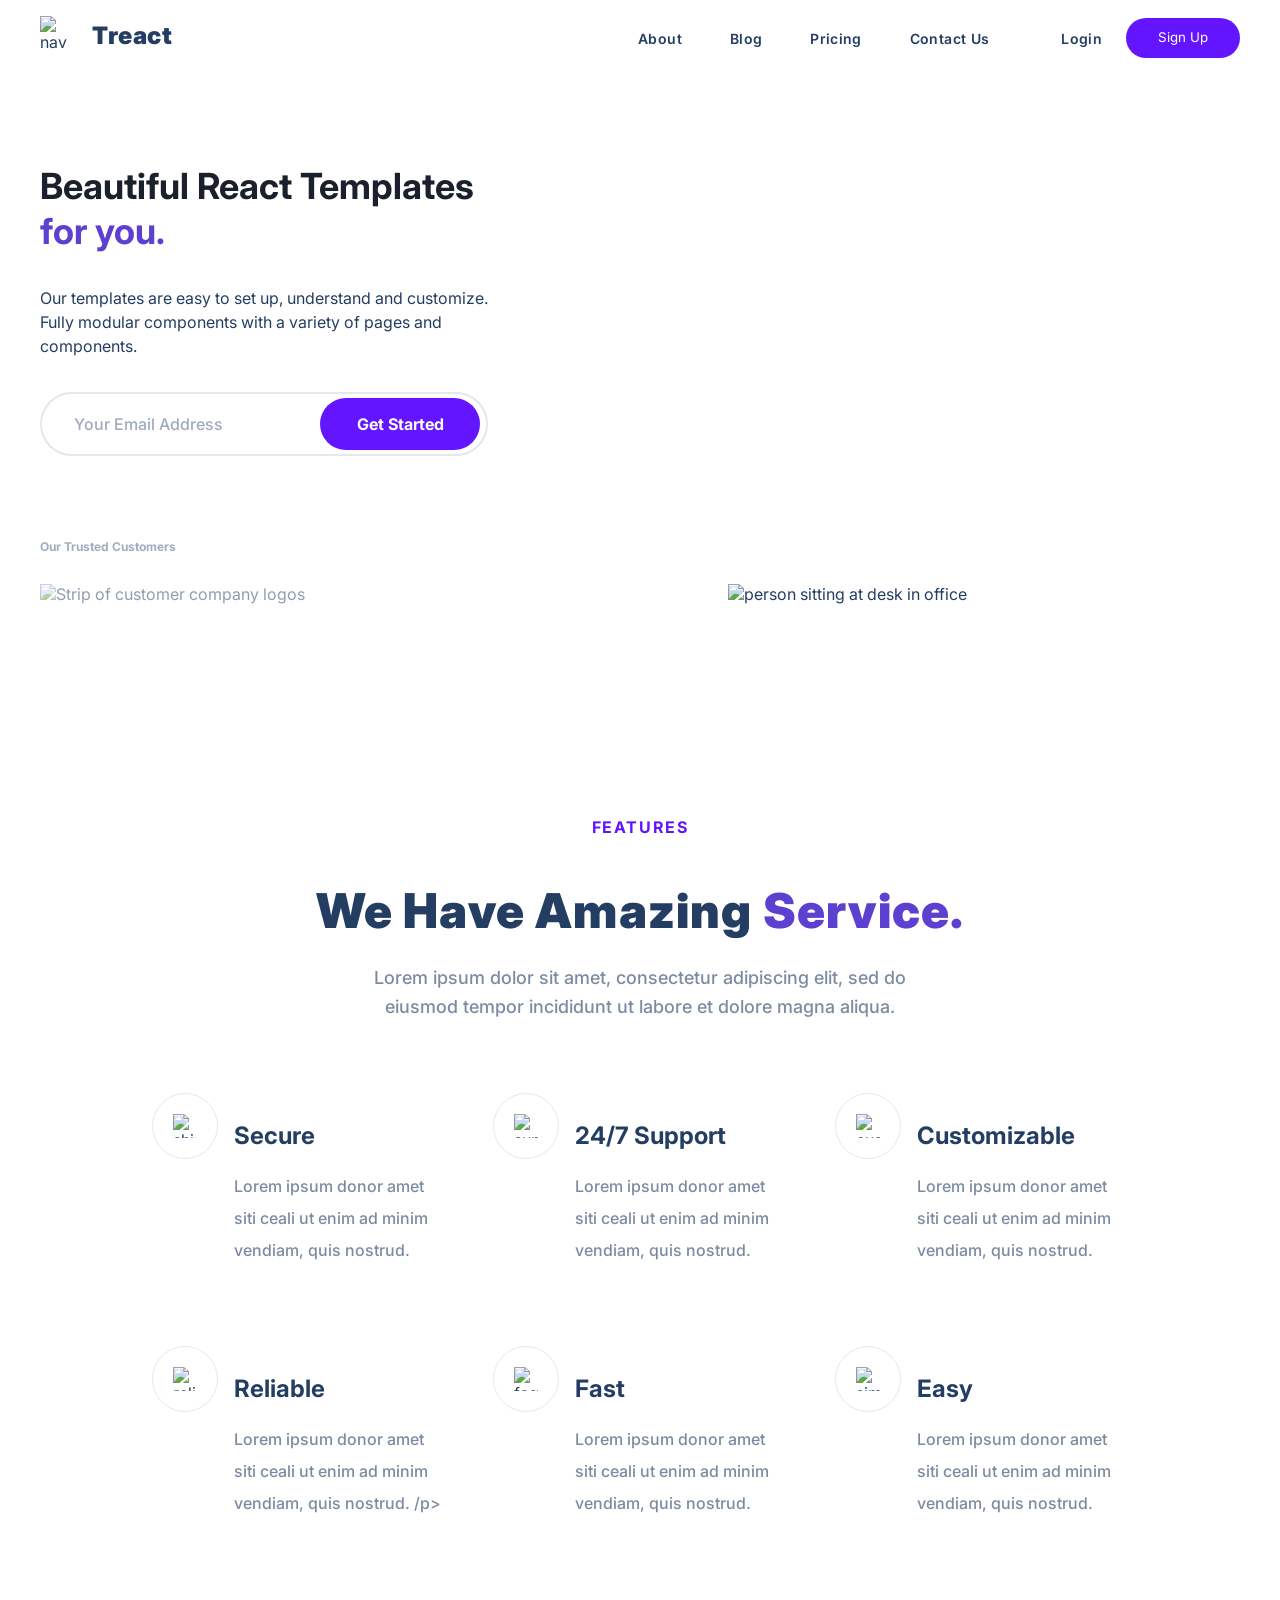
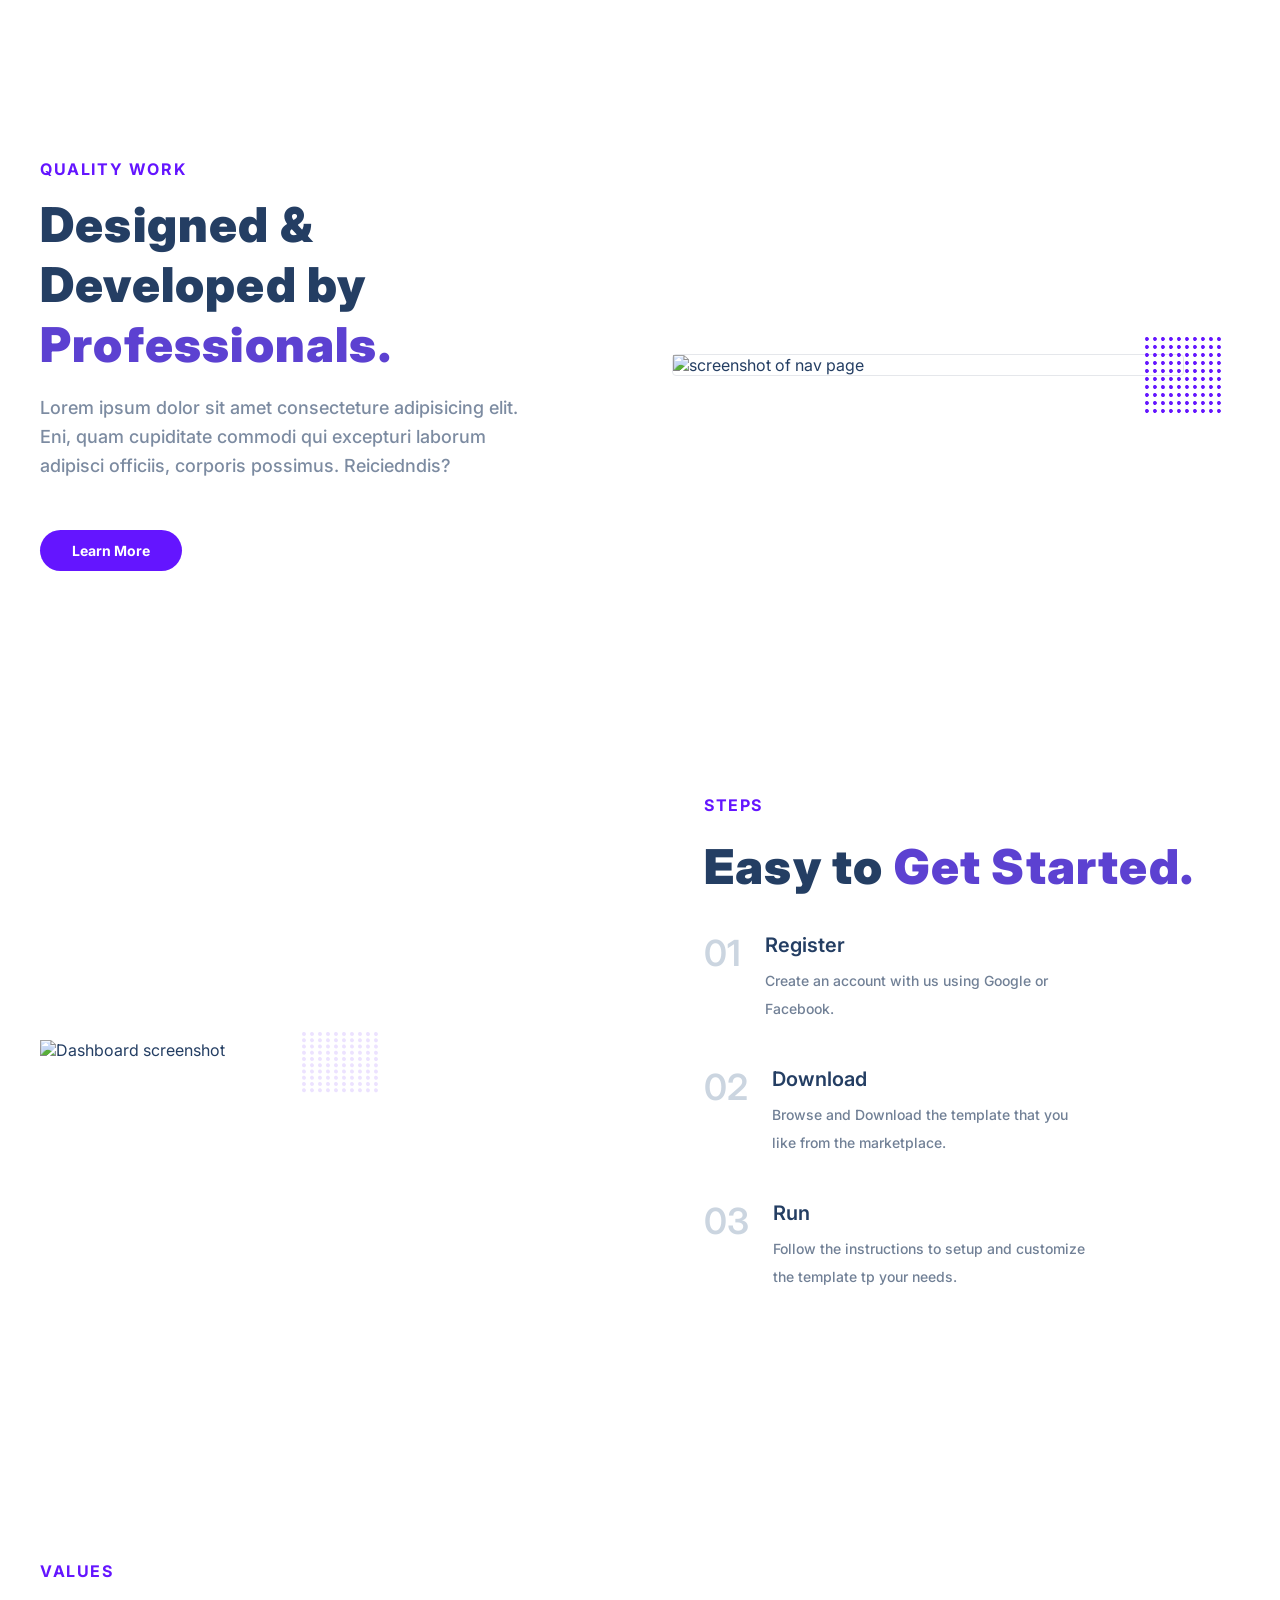
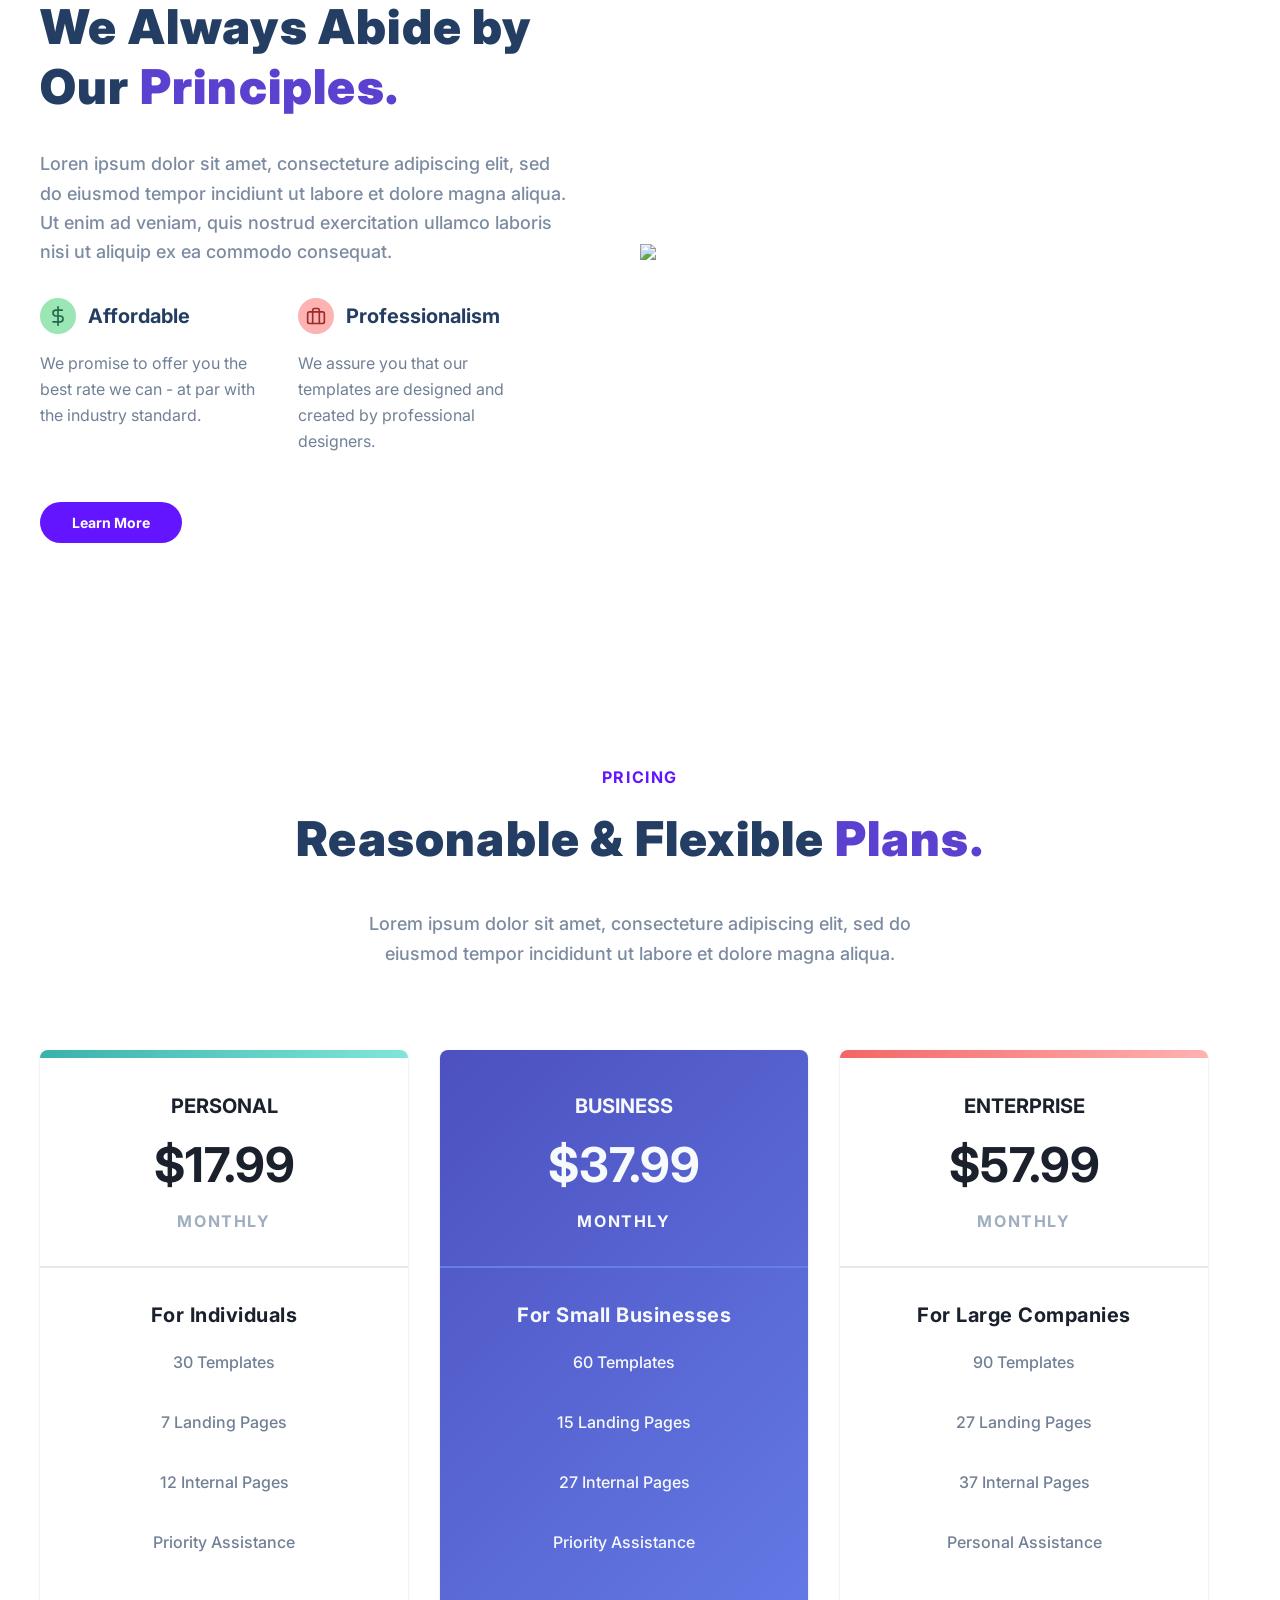
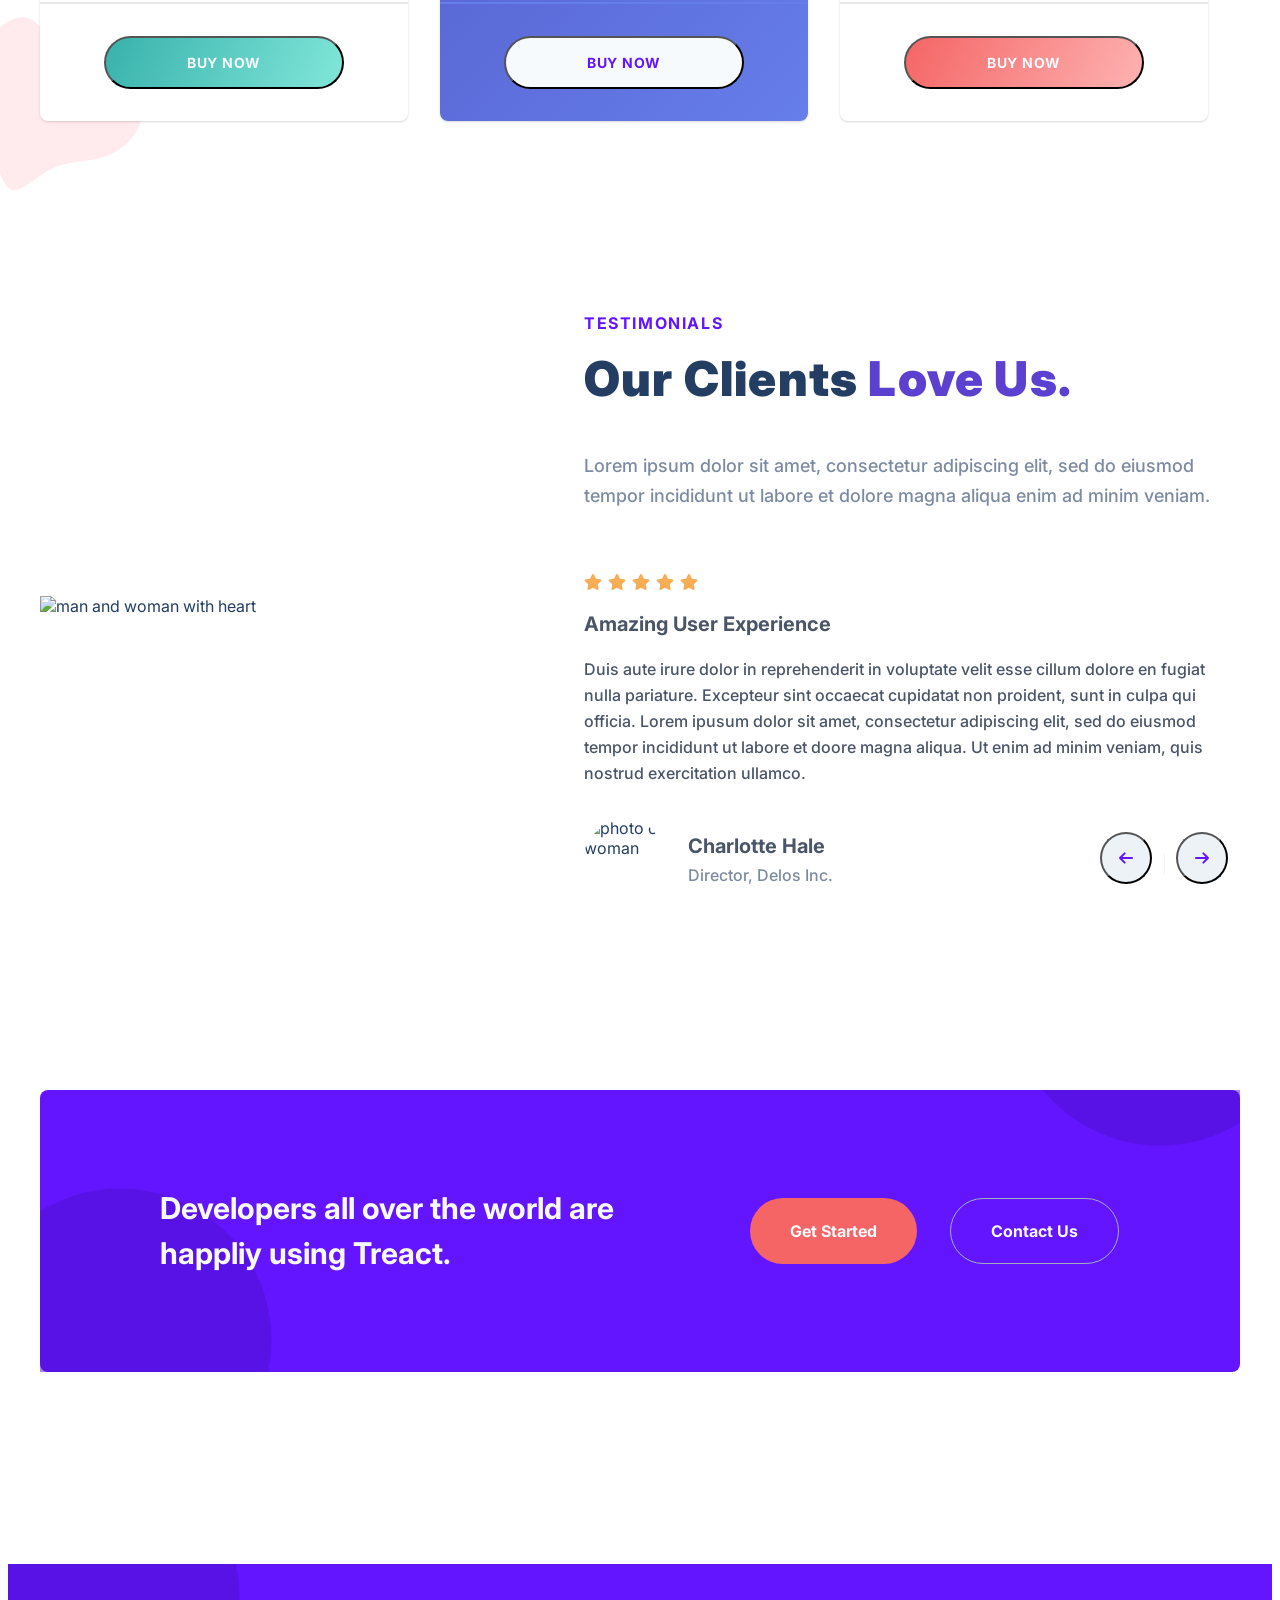
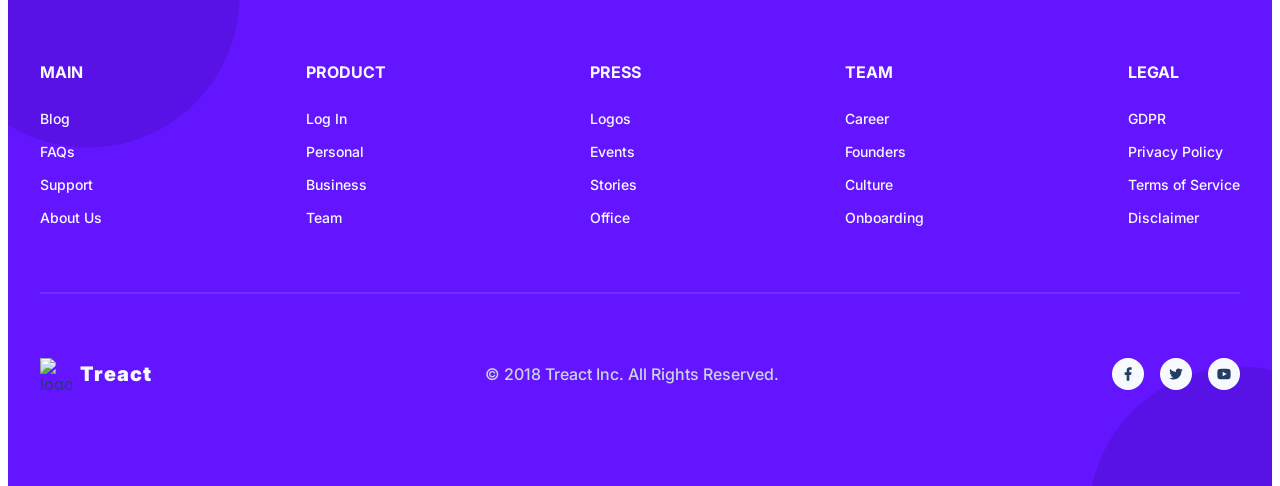
==== index.html @ f0fdc7b6 "Add files via upload" ====
<!DOCTYPE html>
<html lang="en">

    <head>
        <meta charset="UTF-8">
        <meta name="viewport" content="width=device-width, initial-scale=1.0">
        <title>FP_TReact_Rebuild</title>
        <link rel="stylesheet" href="style.css">
        <link rel="stylesheet" href="https://pro.fontawesome.com/releases/v5.10.0/css/all.css"
            integrity="sha384-AYmEC3Yw5cVb3ZcuHtOA93w35dYTsvhLPVnYs9eStHfGJvOvKxVfELGroGkvsg+p" crossorigin="anonymous" />
        <script src="script.js"></script>
    </head>

    <body>
        <section id="landing">
            <nav>
                <div class="row nav__row">
                    <div class="nav__logo">
                        <img class="nav__logo--img" src="https://module-2-fp-example-website.vercel.app/assets/logo.2c489fc453a1783cbadacf914efa3df6.svg" alt="nav logo">
                        <div class="nav__logo--title">Treact</div>
                    </div>
                    <div class="nav__links">
                        <a href="#About" class="nav__link">About</a>
                        <a href="#Blog" class="nav__link">Blog</a>
                        <a href="#Pricing" class="nav__link">Pricing</a>
                        <a href="#Contact Us" class="nav__link">Contact Us</a>
                        <a href="#Login" class="nav__link login">Login</a>
                        <button href="Signup" class="button nav__link--primary">Sign Up</button>
                    </div>
                </div>
            </nav>
            <div class="menu">
            </div>
            <header>
                <div class="container">
                    <div class="row">
                        <div class="header__description">
                            <h1>
                            Beautiful React Templates
                            <strong class="purple">for you.</strong>
                            </h1>
                            <p class="header__description--para"> 
                            Our templates are easy to set up, understand and 
                            customize. Fully modular components with a variety of 
                            pages and components.
                            </p>
                            <div class="header__email">
                                <input class="header__email--input" placeholder="Your Email Address">
                                <button class="header__email--btn">Get Started</button>
                            </div>
                            <p class="header__customers--title">
                                Our Trusted Customers
                            </p>  
                            <img src="./assets/customers-logo-strip.680ac7c2e8ae28161d2c (1).png" class="header__customers" alt="Strip of customer company logos">
                        </div>
                        <figure class="header__img--wrapper">
                            <img src="./assets/design-illustration-2.6da6a00b20c07c4a9b65d1870679e1b8.svg" alt="person sitting at desk in office" class="header__img">
                        </figure>
                    </div>
                </div>
            </header>
        </section>
        <main>
            <section id="features">
                <div class="container">
                    <div class="row__narrow">
                        <h4 class="section__tag">FEATURES</h4>
                        <h2 class="section__title">
                            We Have Amazing
                            <span class="purple">Service.</span> 
                        </h2>
                        <div class="section__para">
                            Lorem ipsum dolor sit amet, consectetur adipiscing
                            elit, sed do eiusmod tempor incididunt ut labore et
                            dolore magna aliqua.
                        </div>
                        <div class="features">
                            <div class="feature">
                                <div class="feature__row">
                                    <figure class="feature__img--wrapper">
                                        <img src="./assets/Shield-icon.png" alt="shield icon" class="feature__img"/>
                                    </figure>
                                    <div class="feature__text">
                                        <h2 class="feature__title">Secure</h2>
                                        <p class="feature__para">
                                            Lorem ipsum donor amet siti ceali ut enim ad minim
                                            vendiam, quis nostrud.   
                                        </p>
                                    </div>
                                </div>
                            </div>
                            <div class="feature">
                                <div class="feature__row">
                                    <figure class="feature__img--wrapper">
                                        <img src="./assets/Support-icon.png" alt="support icon" class="feature__img"/>
                                    </figure>
                                    <div class="feature__text">
                                        <h2 class="feature__title">24/7 Support</h2>
                                        <p class="feature__para">
                                            Lorem ipsum donor amet siti ceali ut enim ad minim
                                            vendiam, quis nostrud.   
                                        </p>
                                    </div>
                                </div>
                            </div>
                            <div class="feature">
                                <div class="feature__row">
                                    <figure class="feature__img--wrapper">
                                        <img src="./assets/Customize-icon.png" alt="customize icon" class="feature__img"/>
                                    </figure>
                                    <div class="feature__text">
                                        <h2 class="feature__title">Customizable</h2>
                                        <p class="feature__para">
                                            Lorem ipsum donor amet siti ceali ut enim ad minim
                                            vendiam, quis nostrud.   
                                        </p>
                                    </div>
                                </div>
                            </div>
                            <div class="feature">
                                <div class="feature__row">
                                    <figure class="feature__img--wrapper">
                                        <img src="./assets/reliable-icon.png" alt="reliable icon" class="feature__img"/>
                                    </figure>
                                    <div class="feature__text">
                                        <h2 class="feature__title">Reliable</h2>
                                        <p class="feature__para">
                                            Lorem ipsum donor amet siti ceali ut enim ad minim
                                            vendiam, quis nostrud.   
                                        /p>
                                    </div>
                                </div>
                            </div>
                            <div class="feature">
                                <div class="feature__row">
                                    <figure class="feature__img--wrapper">
                                        <img src="./assets/fast-icon.png" alt="fast icon" class="feature__img"/>
                                    </figure>
                                    <div class="feature__text">
                                        <h2 class="feature__title">Fast</h2>
                                        <p class="feature__para">
                                            Lorem ipsum donor amet siti ceali ut enim ad minim
                                            vendiam, quis nostrud.   
                                        </p>
                                    </div>
                                </div>
                            </div>
                            <div class="feature">
                                <div class="feature__row">
                                    <figure class="feature__img--wrapper">
                                        <img src="./assets/easy-icon.png" alt="simple icon" class="feature__img"/>
                                    </figure>
                                    <div class="feature__text">
                                        <h2 class="feature__title">Easy</h2>
                                        <p class="feature__para">
                                            Lorem ipsum donor amet siti ceali ut enim ad minim
                                            vendiam, quis nostrud.   
                                        </p>
                                    </div>
                                </div>
                            </div>
                        </div>
                    </div>
                </div>
            </section> 
            <section id="quality">
                <div class="container">
                    <div class="row">
                        <div class="quality__description">
                            <div class="section__tag">QUALITY WORK</div>
                            <h2 class="section__title">
                                Designed & Developed by
                                <span class="purple">Professionals.</span>
                            </h2>
                            <p class="section__para">
                                Lorem ipsum dolor sit amet consecteture adipisicing elit. Eni, quam
                                cupiditate commodi qui excepturi laborum adipisci officiis, corporis
                                possimus. Reiciedndis?
                            </p>
                            <button class="btn">Learn More</button>
                        </div>
                        <figure class="quality__img--wrapper">
                            <img src="./assets/Screenshot1.png" alt="screenshot of nav page" class="quality__img"/>
                            <svg viewBox="0 0 1280 1280" class="quality__grid">
                                <path d="M55 33.5C44.5 37 35 47.6 32.8 58.3c-4.3 20.6 16.3 41.2 36.9 36.9 15.5-3.2 27.5-19 
                            26-33.9-1.1-10.5-9-21.3-19-26.2-6.1-2.9-15.5-3.6-21.7-1.6zM183 33.5c-15.1 5-25.3 21.6-22.2 36.2 2.5 11.9 13.6 
                            23 25.4 25.5 19.4 4.1 39.5-14.2 37.5-33.9-1.1-10.5-9-21.3-19-26.2-6.1-2.9-15.5-3.6-21.7-1.6zM311 33.5c-10.5 
                            3.5-20 14.1-22.2 24.8-4.3 20.6 16.3 41.2 36.9 36.9 15.5-3.2 27.5-19 26-33.9-1.1-10.5-9-21.3-19-26.2-6.1-2.9-15.5-3.6-21.7-1.6zM439 
                            33.5c-10.5 3.5-20 14.1-22.2 24.8-4.3 20.6 16.3 41.2 36.9 36.9 15.5-3.2 27.5-19 26-33.9-1.1-10.5-9-21.3-19-26.2-6.1-2.9-15.5-3.6-21.7-1.6zM567 
                            33.5c-10.5 3.5-20 14.1-22.2 24.8-4.3 20.6 16.3 41.2 36.9 36.9 15.5-3.2 27.5-19 26-33.9-1.1-10.5-9-21.3-19-26.2-6.1-2.9-15.5-3.6-21.7-1.6zM695 
                            33.5c-10.5 3.5-20 14.1-22.2 24.8-4.3 20.6 16.3 41.2 36.9 36.9 15.5-3.2 27.5-19 26-33.9-1.1-10.5-9-21.3-19-26.2-6.1-2.9-15.5-3.6-21.7-1.6zM823 
                            33.5c-10.5 3.5-20 14.1-22.2 24.8-4.3 20.6 16.3 41.2 36.9 36.9 15.5-3.2 27.5-19 26-33.9-1.1-10.5-9-21.3-19-26.2-6.1-2.9-15.5-3.6-21.7-1.6zM951 
                            33.5c-10.5 3.5-20 14.1-22.2 24.8-4.3 20.6 16.3 41.2 36.9 36.9 15.5-3.2 27.5-19 26-33.9-1.1-10.5-9-21.3-19-26.2-6.1-2.9-15.5-3.6-21.7-1.6zM1079 
                            33.5c-10.5 3.5-20 14.1-22.2 24.8-2.5 11.7 3.2 24.4 14.2 31.9 10.7 7.4 22.9 7.5 33.7.3 17.7-11.8 20.1-33.8 5.3-48.5-8.5-8.6-20.7-11.9-31-8.5zM1207 
                            33.5c-10.5 3.5-20 14.1-22.2 24.8-2.5 11.7 3.2 24.4 14.2 31.9 10.7 7.4 22.9 7.5 33.7.3 17.7-11.8 20.1-33.8 5.3-48.5-8.5-8.6-20.7-11.9-31-8.5zM55 
                            161.5c-10.5 3.5-20 14.1-22.2 24.8-4.3 20.6 16.3 41.2 36.9 36.9 15.5-3.2 27.5-19 26-33.9-1.1-10.5-9-21.3-19-26.2-6.1-2.9-15.5-3.6-21.7-1.6zM183 
                            161.5c-15.1 5-25.3 21.6-22.2 36.2 2.5 11.9 13.6 23 25.4 25.5 19.4 4.1 39.5-14.2 37.5-33.9-1.1-10.5-9-21.3-19-26.2-6.1-2.9-15.5-3.6-21.7-1.6zM311 
                            161.5c-10.5 3.5-20 14.1-22.2 24.8-4.3 20.6 16.3 41.2 36.9 36.9 15.5-3.2 27.5-19 26-33.9-1.1-10.5-9-21.3-19-26.2-6.1-2.9-15.5-3.6-21.7-1.6zM439 
                            161.5c-10.5 3.5-20 14.1-22.2 24.8-4.3 20.6 16.3 41.2 36.9 36.9 15.5-3.2 27.5-19 26-33.9-1.1-10.5-9-21.3-19-26.2-6.1-2.9-15.5-3.6-21.7-1.6zM567 
                            161.5c-10.5 3.5-20 14.1-22.2 24.8-4.3 20.6 16.3 41.2 36.9 36.9 15.5-3.2 27.5-19 26-33.9-1.1-10.5-9-21.3-19-26.2-6.1-2.9-15.5-3.6-21.7-1.6zM695 
                            161.5c-10.5 3.5-20 14.1-22.2 24.8-4.3 20.6 16.3 41.2 36.9 36.9 15.5-3.2 27.5-19 26-33.9-1.1-10.5-9-21.3-19-26.2-6.1-2.9-15.5-3.6-21.7-1.6zM823 
                            161.5c-10.5 3.5-20 14.1-22.2 24.8-4.3 20.6 16.3 41.2 36.9 36.9 15.5-3.2 27.5-19 26-33.9-1.1-10.5-9-21.3-19-26.2-6.1-2.9-15.5-3.6-21.7-1.6zM951 
                            161.5c-10.5 3.5-20 14.1-22.2 24.8-4.3 20.6 16.3 41.2 36.9 36.9 15.5-3.2 27.5-19 26-33.9-1.1-10.5-9-21.3-19-26.2-6.1-2.9-15.5-3.6-21.7-1.6zM1079 
                            161.5c-10.5 3.5-20 14.1-22.2 24.8-2.5 11.7 3.2 24.4 14.2 31.9 10.7 7.4 22.9 7.5 33.7.3 17.7-11.8 20.1-33.8 5.3-48.5-8.5-8.6-20.7-11.9-31-8.5zM1207 
                            161.5c-10.5 3.5-20 14.1-22.2 24.8-2.5 11.7 3.2 24.4 14.2 31.9 10.7 7.4 22.9 7.5 33.7.3 17.7-11.8 20.1-33.8 5.3-48.5-8.5-8.6-20.7-11.9-31-8.5zM55 
                            289.5c-10.5 3.5-20 14.1-22.2 24.8-4.3 20.6 16.3 41.2 36.9 36.9 15.5-3.2 27.5-19 26-33.9-1.1-10.5-9-21.3-19-26.2-6.1-2.9-15.5-3.6-21.7-1.6zM183 
                            289.5c-10.5 3.5-20 14.1-22.2 24.8-4.3 20.6 16.3 41.2 36.9 36.9 15.5-3.2 27.5-19 26-33.9-1.1-10.5-9-21.3-19-26.2-6.1-2.9-15.5-3.6-21.7-1.6zM311 
                            289.5c-10.5 3.5-20 14.1-22.2 24.8-4.3 20.6 16.3 41.2 36.9 36.9 15.5-3.2 27.5-19 26-33.9-1.1-10.5-9-21.3-19-26.2-6.1-2.9-15.5-3.6-21.7-1.6zM439 
                            289.5c-10.5 3.5-20 14.1-22.2 24.8-4.3 20.6 16.3 41.2 36.9 36.9 15.5-3.2 27.5-19 26-33.9-1.1-10.5-9-21.3-19-26.2-6.1-2.9-15.5-3.6-21.7-1.6zM567 
                            289.5c-10.5 3.5-20 14.1-22.2 24.8-4.3 20.6 16.3 41.2 36.9 36.9 15.5-3.2 27.5-19 26-33.9-1.1-10.5-9-21.3-19-26.2-6.1-2.9-15.5-3.6-21.7-1.6zM695 
                            289.5c-10.5 3.5-20 14.1-22.2 24.8-4.3 20.6 16.3 41.2 36.9 36.9 15.5-3.2 27.5-19 26-33.9-1.1-10.5-9-21.3-19-26.2-6.1-2.9-15.5-3.6-21.7-1.6zM823 
                            289.5c-10.5 3.5-20 14.1-22.2 24.8-4.3 20.6 16.3 41.2 36.9 36.9 15.5-3.2 27.5-19 26-33.9-1.1-10.5-9-21.3-19-26.2-6.1-2.9-15.5-3.6-21.7-1.6zM951 
                            289.5c-10.5 3.5-20 14.1-22.2 24.8-4.3 20.6 16.3 41.2 36.9 36.9 15.5-3.2 27.5-19 26-33.9-1.1-10.5-9-21.3-19-26.2-6.1-2.9-15.5-3.6-21.7-1.6zM1079 
                            289.5c-10.5 3.5-20 14.1-22.2 24.8-4.3 20.6 16.3 41.2 36.9 36.9 15.5-3.2 27.5-19 26-33.9-1.1-10.5-9-21.3-19-26.2-6.1-2.9-15.5-3.6-21.7-1.6zM1207 
                            289.5c-10.5 3.5-20 14.1-22.2 24.8-4.3 20.6 16.3 41.2 36.9 36.9 15.5-3.2 27.5-19 26-33.9-1.1-10.5-9-21.3-19-26.2-6.1-2.9-15.5-3.6-21.7-1.6zM55 
                            417.5c-10.5 3.5-20 14.1-22.2 24.8-4.3 20.6 16.3 41.2 36.9 36.9 15.5-3.2 27.5-19 26-33.9-1.1-10.5-9-21.3-19-26.2-6.1-2.9-15.5-3.6-21.7-1.6zM183 
                            417.5c-10.5 3.5-20 14.1-22.2 24.8-4.3 20.6 16.3 41.2 36.9 36.9 15.5-3.2 27.5-19 26-33.9-1.1-10.5-9-21.3-19-26.2-6.1-2.9-15.5-3.6-21.7-1.6zM311 
                            417.5c-10.5 3.5-20 14.1-22.2 24.8-4.3 20.6 16.3 41.2 36.9 36.9 15.5-3.2 27.5-19 26-33.9-1.1-10.5-9-21.3-19-26.2-6.1-2.9-15.5-3.6-21.7-1.6zM439 
                            417.5c-10.5 3.5-20 14.1-22.2 24.8-4.3 20.6 16.3 41.2 36.9 36.9 15.5-3.2 27.5-19 26-33.9-1.1-10.5-9-21.3-19-26.2-6.1-2.9-15.5-3.6-21.7-1.6zM567 
                            417.5c-10.5 3.5-20 14.1-22.2 24.8-4.3 20.6 16.3 41.2 36.9 36.9 15.5-3.2 27.5-19 26-33.9-1.1-10.5-9-21.3-19-26.2-6.1-2.9-15.5-3.6-21.7-1.6zM695 
                            417.5c-10.5 3.5-20 14.1-22.2 24.8-4.3 20.6 16.3 41.2 36.9 36.9 15.5-3.2 27.5-19 26-33.9-1.1-10.5-9-21.3-19-26.2-6.1-2.9-15.5-3.6-21.7-1.6zM823 
                            417.5c-10.5 3.5-20 14.1-22.2 24.8-4.3 20.6 16.3 41.2 36.9 36.9 15.5-3.2 27.5-19 26-33.9-1.1-10.5-9-21.3-19-26.2-6.1-2.9-15.5-3.6-21.7-1.6zM951 
                            417.5c-10.5 3.5-20 14.1-22.2 24.8-4.3 20.6 16.3 41.2 36.9 36.9 15.5-3.2 27.5-19 26-33.9-1.1-10.5-9-21.3-19-26.2-6.1-2.9-15.5-3.6-21.7-1.6zM1079 
                            417.5c-10.5 3.5-20 14.1-22.2 24.8-4.3 20.6 16.3 41.2 36.9 36.9 15.5-3.2 27.5-19 26-33.9-1.1-10.5-9-21.3-19-26.2-6.1-2.9-15.5-3.6-21.7-1.6zM1207 
                            417.5c-10.5 3.5-20 14.1-22.2 24.8-4.3 20.6 16.3 41.2 36.9 36.9 15.5-3.2 27.5-19 26-33.9-1.1-10.5-9-21.3-19-26.2-6.1-2.9-15.5-3.6-21.7-1.6zM55 
                            545.5c-10.5 3.5-20 14.1-22.2 24.8-4.3 20.6 16.3 41.2 36.9 36.9 15.5-3.2 27.5-19 26-33.9-1.1-10.5-9-21.3-19-26.2-6.1-2.9-15.5-3.6-21.7-1.6zM183 
                            545.5c-10.5 3.5-20 14.1-22.2 24.8-4.3 20.6 16.3 41.2 36.9 36.9 15.5-3.2 27.5-19 26-33.9-1.1-10.5-9-21.3-19-26.2-6.1-2.9-15.5-3.6-21.7-1.6zM311 
                            545.5c-10.5 3.5-20 14.1-22.2 24.8-4.3 20.6 16.3 41.2 36.9 36.9 15.5-3.2 27.5-19 26-33.9-1.1-10.5-9-21.3-19-26.2-6.1-2.9-15.5-3.6-21.7-1.6zM439 
                            545.5c-10.5 3.5-20 14.1-22.2 24.8-4.3 20.6 16.3 41.2 36.9 36.9 15.5-3.2 27.5-19 26-33.9-1.1-10.5-9-21.3-19-26.2-6.1-2.9-15.5-3.6-21.7-1.6zM567 
                            545.5c-10.5 3.5-20 14.1-22.2 24.8-4.3 20.6 16.3 41.2 36.9 36.9 15.5-3.2 27.5-19 26-33.9-1.1-10.5-9-21.3-19-26.2-6.1-2.9-15.5-3.6-21.7-1.6zM695 
                            545.5c-10.5 3.5-20 14.1-22.2 24.8-4.3 20.6 16.3 41.2 36.9 36.9 15.5-3.2 27.5-19 26-33.9-1.1-10.5-9-21.3-19-26.2-6.1-2.9-15.5-3.6-21.7-1.6zM823 
                            545.5c-10.5 3.5-20 14.1-22.2 24.8-4.3 20.6 16.3 41.2 36.9 36.9 15.5-3.2 27.5-19 26-33.9-1.1-10.5-9-21.3-19-26.2-6.1-2.9-15.5-3.6-21.7-1.6zM951 
                            545.5c-10.5 3.5-20 14.1-22.2 24.8-4.3 20.6 16.3 41.2 36.9 36.9 15.5-3.2 27.5-19 26-33.9-1.1-10.5-9-21.3-19-26.2-6.1-2.9-15.5-3.6-21.7-1.6zM1079 
                            545.5c-10.5 3.5-20 14.1-22.2 24.8-4.3 20.6 16.3 41.2 36.9 36.9 15.5-3.2 27.5-19 26-33.9-1.1-10.5-9-21.3-19-26.2-6.1-2.9-15.5-3.6-21.7-1.6zM1207 
                            545.5c-10.5 3.5-20 14.1-22.2 24.8-4.3 20.6 16.3 41.2 36.9 36.9 15.5-3.2 27.5-19 26-33.9-1.1-10.5-9-21.3-19-26.2-6.1-2.9-15.5-3.6-21.7-1.6zM55 
                            673.5c-10.5 3.5-20 14.1-22.2 24.8-4.3 20.6 16.3 41.2 36.9 36.9 15.5-3.2 27.5-19 26-33.9-1.1-10.5-9-21.3-19-26.2-6.1-2.9-15.5-3.6-21.7-1.6zM183 
                            673.5c-10.5 3.5-20 14.1-22.2 24.8-4.3 20.6 16.3 41.2 36.9 36.9 15.5-3.2 27.5-19 26-33.9-1.1-10.5-9-21.3-19-26.2-6.1-2.9-15.5-3.6-21.7-1.6zM311 
                            673.5c-10.5 3.5-20 14.1-22.2 24.8-4.3 20.6 16.3 41.2 36.9 36.9 15.5-3.2 27.5-19 26-33.9-1.1-10.5-9-21.3-19-26.2-6.1-2.9-15.5-3.6-21.7-1.6zM439 
                            673.5c-10.5 3.5-20 14.1-22.2 24.8-4.3 20.6 16.3 41.2 36.9 36.9 15.5-3.2 27.5-19 26-33.9-1.1-10.5-9-21.3-19-26.2-6.1-2.9-15.5-3.6-21.7-1.6zM567 
                            673.5c-10.5 3.5-20 14.1-22.2 24.8-4.3 20.6 16.3 41.2 36.9 36.9 15.5-3.2 27.5-19 26-33.9-1.1-10.5-9-21.3-19-26.2-6.1-2.9-15.5-3.6-21.7-1.6zM695 
                            673.5c-10.5 3.5-20 14.1-22.2 24.8-4.3 20.6 16.3 41.2 36.9 36.9 15.5-3.2 27.5-19 26-33.9-1.1-10.5-9-21.3-19-26.2-6.1-2.9-15.5-3.6-21.7-1.6zM823 
                            673.5c-10.5 3.5-20 14.1-22.2 24.8-4.3 20.6 16.3 41.2 36.9 36.9 15.5-3.2 27.5-19 26-33.9-1.1-10.5-9-21.3-19-26.2-6.1-2.9-15.5-3.6-21.7-1.6zM951 
                            673.5c-10.5 3.5-20 14.1-22.2 24.8-4.3 20.6 16.3 41.2 36.9 36.9 15.5-3.2 27.5-19 26-33.9-1.1-10.5-9-21.3-19-26.2-6.1-2.9-15.5-3.6-21.7-1.6zM1079 
                            673.5c-10.5 3.5-20 14.1-22.2 24.8-4.3 20.6 16.3 41.2 36.9 36.9 15.5-3.2 27.5-19 26-33.9-1.1-10.5-9-21.3-19-26.2-6.1-2.9-15.5-3.6-21.7-1.6zM1207 
                            673.5c-10.5 3.5-20 14.1-22.2 24.8-4.3 20.6 16.3 41.2 36.9 36.9 15.5-3.2 27.5-19 26-33.9-1.1-10.5-9-21.3-19-26.2-6.1-2.9-15.5-3.6-21.7-1.6zM55 
                            801.5c-10.5 3.5-20 14.1-22.2 24.8-4.3 20.6 16.3 41.2 36.9 36.9 15.5-3.2 27.5-19 26-33.9-1.1-10.5-9-21.3-19-26.2-6.1-2.9-15.5-3.6-21.7-1.6zM183 
                            801.5c-10.5 3.5-20 14.1-22.2 24.8-4.3 20.6 16.3 41.2 36.9 36.9 15.5-3.2 27.5-19 26-33.9-1.1-10.5-9-21.3-19-26.2-6.1-2.9-15.5-3.6-21.7-1.6zM311 
                            801.5c-10.5 3.5-20 14.1-22.2 24.8-2.5 11.7 3.2 24.4 14.2 31.9 10.7 7.4 22.9 7.5 33.7.3 17.7-11.8 20.1-33.8 5.3-48.5-8.5-8.6-20.7-11.9-31-8.5zM439 
                            801.5c-10.5 3.5-20 14.1-22.2 24.8-2.5 11.7 3.2 24.4 14.2 31.9 10.7 7.4 22.9 7.5 33.7.3 17.7-11.8 20.1-33.8 5.3-48.5-8.5-8.6-20.7-11.9-31-8.5zM567 
                            801.5c-15.1 5-25.3 21.6-22.2 36.2 2.5 11.9 13.6 23 25.5 25.5 19.3 4.1 39.4-14.2 37.4-33.9-1.1-10.5-9-21.3-19-26.2-6.1-2.9-15.5-3.6-21.7-1.6zM695 
                            801.5c-15.1 5-25.3 21.6-22.2 36.2 2.5 11.9 13.6 23 25.5 25.5 19.3 4.1 39.4-14.2 37.4-33.9-1.1-10.5-9-21.3-19-26.2-6.1-2.9-15.5-3.6-21.7-1.6zM823 
                            801.5c-15.1 5-25.3 21.6-22.2 36.2 2.5 11.9 13.6 23 25.5 25.5 19.3 4.1 39.4-14.2 37.4-33.9-1.1-10.5-9-21.3-19-26.2-6.1-2.9-15.5-3.6-21.7-1.6zM951 
                            801.5c-15.1 5-25.3 21.6-22.2 36.2 2.5 11.9 13.6 23 25.5 25.5 19.3 4.1 39.4-14.2 37.4-33.9-1.1-10.5-9-21.3-19-26.2-6.1-2.9-15.5-3.6-21.7-1.6zM1079 
                            801.5c-10.5 3.5-20 14.1-22.2 24.8-4.3 20.6 16.3 41.2 36.9 36.9 15.5-3.2 27.5-19 26-33.9-1.1-10.5-9-21.3-19-26.2-6.1-2.9-15.5-3.6-21.7-1.6zM1207 
                            801.5c-10.5 3.5-20 14.1-22.2 24.8-4.3 20.6 16.3 41.2 36.9 36.9 15.5-3.2 27.5-19 26-33.9-1.1-10.5-9-21.3-19-26.2-6.1-2.9-15.5-3.6-21.7-1.6zM55 
                            929.5c-10.5 3.5-20 14.1-22.2 24.8-4.3 20.6 16.3 41.2 36.9 36.9 15.5-3.2 27.5-19 26-33.9-1.1-10.5-9-21.3-19-26.2-6.1-2.9-15.5-3.6-21.7-1.6zM183 
                            929.5c-10.5 3.5-20 14.1-22.2 24.8-4.3 20.6 16.3 41.2 36.9 36.9 15.5-3.2 27.5-19 26-33.9-1.1-10.5-9-21.3-19-26.2-6.1-2.9-15.5-3.6-21.7-1.6zM311 
                            929.5c-10.5 3.5-20 14.1-22.2 24.8-2.5 11.7 3.2 24.4 14.2 31.9 10.7 7.4 22.9 7.5 33.7.3 17.7-11.8 20.1-33.8 5.3-48.5-8.5-8.6-20.7-11.9-31-8.5zM439 
                            929.5c-10.5 3.5-20 14.1-22.2 24.8-2.5 11.7 3.2 24.4 14.2 31.9 10.7 7.4 22.9 7.5 33.7.3 17.7-11.8 20.1-33.8 5.3-48.5-8.5-8.6-20.7-11.9-31-8.5zM567 
                            929.5c-15.1 5-25.3 21.6-22.2 36.2 2.5 11.9 13.6 23 25.5 25.5 19.3 4.1 39.4-14.2 37.4-33.9-1.1-10.5-9-21.3-19-26.2-6.1-2.9-15.5-3.6-21.7-1.6zM695 
                                929.5c-15.1 5-25.3 21.6-22.2 36.2 2.5 11.9 13.6 23 25.5 25.5 19.3 4.1 39.4-14.2 37.4-33.9-1.1-10.5-9-21.3-19-26.2-6.1-2.9-15.5-3.6-21.7-1.6zM823 929.5c-15.1 5-25.3 21.6-22.2 36.2 2.5 11.9 13.6 23 25.5 25.5 19.3 4.1 39.4-14.2 37.4-33.9-1.1-10.5-9-21.3-19-26.2-6.1-2.9-15.5-3.6-21.7-1.6zM951 929.5c-15.1 5-25.3 21.6-22.2 36.2 2.5 11.9 13.6 23 25.5 25.5 19.3 4.1 39.4-14.2 37.4-33.9-1.1-10.5-9-21.3-19-26.2-6.1-2.9-15.5-3.6-21.7-1.6zM1079 929.5c-10.5 3.5-20 14.1-22.2 24.8-4.3 20.6 16.3 41.2 36.9 36.9 15.5-3.2 27.5-19 26-33.9-1.1-10.5-9-21.3-19-26.2-6.1-2.9-15.5-3.6-21.7-1.6zM1207 929.5c-10.5 3.5-20 14.1-22.2 24.8-4.3 20.6 16.3 41.2 36.9 36.9 15.5-3.2 27.5-19 26-33.9-1.1-10.5-9-21.3-19-26.2-6.1-2.9-15.5-3.6-21.7-1.6zM55 1057.5c-10.5 3.5-20 14.1-22.2 24.8-4.3 20.6 16.3 41.2 36.9 36.9 15.5-3.2 27.5-19 26-33.9-1.1-10.5-9-21.3-19-26.2-6.1-2.9-15.5-3.6-21.7-1.6zM183 1057.5c-10.5 3.5-20 14.1-22.2 24.8-4.3 20.6 16.3 41.2 36.9 36.9 15.5-3.2 27.5-19 26-33.9-1.1-10.5-9-21.3-19-26.2-6.1-2.9-15.5-3.6-21.7-1.6zM311 1057.5c-10.5 3.5-20 14.1-22.2 24.8-2.5 11.7 3.2 24.4 14.2 31.9 10.7 7.4 22.9 7.5 33.7.3 17.7-11.8 20.1-33.8 5.3-48.5-8.5-8.6-20.7-11.9-31-8.5zM439 1057.5c-10.5 3.5-20 14.1-22.2 24.8-2.5 11.7 3.2 24.4 14.2 31.9 10.7 7.4 22.9 7.5 33.7.3 17.7-11.8 20.1-33.8 5.3-48.5-8.5-8.6-20.7-11.9-31-8.5zM567 1057.5c-10.5 3.5-20 14.1-22.2 24.8-4.3 20.6 16.3 41.2 36.9 36.9 15.5-3.2 27.5-19 26-33.9-1.1-10.5-9-21.3-19-26.2-6.1-2.9-15.5-3.6-21.7-1.6zM695 1057.5c-10.5 3.5-20 14.1-22.2 24.8-4.3 20.6 16.3 41.2 36.9 36.9 15.5-3.2 27.5-19 26-33.9-1.1-10.5-9-21.3-19-26.2-6.1-2.9-15.5-3.6-21.7-1.6zM823 1057.5c-10.5 3.5-20 14.1-22.2 24.8-4.3 20.6 16.3 41.2 36.9 36.9 15.5-3.2 27.5-19 26-33.9-1.1-10.5-9-21.3-19-26.2-6.1-2.9-15.5-3.6-21.7-1.6zM951 1057.5c-10.5 3.5-20 14.1-22.2 24.8-4.3 20.6 16.3 41.2 36.9 36.9 15.5-3.2 27.5-19 26-33.9-1.1-10.5-9-21.3-19-26.2-6.1-2.9-15.5-3.6-21.7-1.6zM1079 1057.5c-10.5 3.5-20 14.1-22.2 24.8-4.3 20.6 16.3 41.2 36.9 36.9 15.5-3.2 27.5-19 26-33.9-1.1-10.5-9-21.3-19-26.2-6.1-2.9-15.5-3.6-21.7-1.6zM1207 1057.5c-10.5 3.5-20 14.1-22.2 24.8-4.3 20.6 16.3 41.2 36.9 36.9 15.5-3.2 27.5-19 26-33.9-1.1-10.5-9-21.3-19-26.2-6.1-2.9-15.5-3.6-21.7-1.6zM55 1185.5c-10.5 3.5-20 14.1-22.2 24.8-4.3 20.6 16.3 41.2 36.9 36.9 15.5-3.2 27.5-19 26-33.9-1.1-10.5-9-21.3-19-26.2-6.1-2.9-15.5-3.6-21.7-1.6zM183 1185.5c-10.5 3.5-20 14.1-22.2 24.8-4.3 20.6 16.3 41.2 36.9 36.9 15.5-3.2 27.5-19 26-33.9-1.1-10.5-9-21.3-19-26.2-6.1-2.9-15.5-3.6-21.7-1.6zM311 1185.5c-10.5 3.5-20 14.1-22.2 24.8-4.3 20.6 16.3 41.2 36.9 36.9 15.5-3.2 27.5-19 26-33.9-1.1-10.5-9-21.3-19-26.2-6.1-2.9-15.5-3.6-21.7-1.6zM439 1185.5c-10.5 3.5-20 14.1-22.2 24.8-4.3 20.6 16.3 41.2 36.9 36.9 15.5-3.2 27.5-19 26-33.9-1.1-10.5-9-21.3-19-26.2-6.1-2.9-15.5-3.6-21.7-1.6zM567 1185.5c-10.5 3.5-20 14.1-22.2 24.8-4.3 20.6 16.3 41.2 36.9 36.9 15.5-3.2 27.5-19 26-33.9-1.1-10.5-9-21.3-19-26.2-6.1-2.9-15.5-3.6-21.7-1.6zM695 1185.5c-10.5 3.5-20 14.1-22.2 24.8-4.3 20.6 16.3 41.2 36.9 36.9 15.5-3.2 27.5-19 26-33.9-1.1-10.5-9-21.3-19-26.2-6.1-2.9-15.5-3.6-21.7-1.6zM823 1185.5c-10.5 3.5-20 14.1-22.2 24.8-4.3 20.6 16.3 41.2 36.9 36.9 15.5-3.2 27.5-19 26-33.9-1.1-10.5-9-21.3-19-26.2-6.1-2.9-15.5-3.6-21.7-1.6zM951 1185.5c-10.5 3.5-20 14.1-22.2 24.8-4.3 20.6 16.3 41.2 36.9 36.9 15.5-3.2 27.5-19 26-33.9-1.1-10.5-9-21.3-19-26.2-6.1-2.9-15.5-3.6-21.7-1.6zM1079 1185.5c-10.5 3.5-20 14.1-22.2 24.8-4.3 20.6 16.3 41.2 36.9 36.9 15.5-3.2 27.5-19 26-33.9-1.1-10.5-9-21.3-19-26.2-6.1-2.9-15.5-3.6-21.7-1.6zM1207 1185.5c-10.5 3.5-20 14.1-22.2 24.8-4.3 20.6 16.3 41.2 36.9 36.9 15.5-3.2 27.5-19 26-33.9-1.1-10.5-9-21.3-19-26.2-6.1-2.9-15.5-3.6-21.7-1.6z"></path>"
                            </svg>
                        </figure>
                    </div>
                </div>
            </section>
            <section id="steps">
            <div class="container">
                <div class="row">
                    <figure class="steps__img--wrapper">
                        <img src="./assets/Screenshot2.png" alt="Dashboard screenshot" class="steps__img"/>
                        <svg viewbox="0 0 1280 1280" class="steps__grid" xmlns="http://www.w3.org/2000/svg">
                            <defs>
                                <path id="line-of-balls" d="M55 33.5C44.5 37 35 47.6 32.8 58.3c-4.3 20.6 16.3 41.2 36.9 36.9 15.5-3.2 27.5-19 26-33.9-1.1-10.5-9-21.3-19-26.2-6.1-2.9-15.5-3.6-21.7-1.6zM183 
                                33.5c-15.1 5-25.3 21.6-22.2 36.2 2.5 11.9 13.6 23 25.4 25.5 19.4 4.1 39.5-14.2 37.5-33.9-1.1-10.5-9-21.3-19-26.2-6.1-2.9-15.5-3.6-21.7-1.6zM311 
                                33.5c-10.5 3.5-20 14.1-22.2 24.8-4.3 20.6 16.3 41.2 36.9 36.9 15.5-3.2 27.5-19 26-33.9-1.1-10.5-9-21.3-19-26.2-6.1-2.9-15.5-3.6-21.7-1.6zM439 
                                33.5c-10.5 3.5-20 14.1-22.2 24.8-4.3 20.6 16.3 41.2 36.9 36.9 15.5-3.2 27.5-19 26-33.9-1.1-10.5-9-21.3-19-26.2-6.1-2.9-15.5-3.6-21.7-1.6zM567 
                                33.5c-10.5 3.5-20 14.1-22.2 24.8-4.3 20.6 16.3 41.2 36.9 36.9 15.5-3.2 27.5-19 26-33.9-1.1-10.5-9-21.3-19-26.2-6.1-2.9-15.5-3.6-21.7-1.6zM695 
                                33.5c-10.5 3.5-20 14.1-22.2 24.8-4.3 20.6 16.3 41.2 36.9 36.9 15.5-3.2 27.5-19 26-33.9-1.1-10.5-9-21.3-19-26.2-6.1-2.9-15.5-3.6-21.7-1.6zM823 
                                33.5c-10.5 3.5-20 14.1-22.2 24.8-4.3 20.6 16.3 41.2 36.9 36.9 15.5-3.2 27.5-19 26-33.9-1.1-10.5-9-21.3-19-26.2-6.1-2.9-15.5-3.6-21.7-1.6zM951 
                                33.5c-10.5 3.5-20 14.1-22.2 24.8-4.3 20.6 16.3 41.2 36.9 36.9 15.5-3.2 27.5-19 26-33.9-1.1-10.5-9-21.3-19-26.2-6.1-2.9-15.5-3.6-21.7-1.6zM1079 
                                33.5c-10.5 3.5-20 14.1-22.2 24.8-2.5 11.7 3.2 24.4 14.2 31.9 10.7 7.4 22.9 7.5 33.7.3 17.7-11.8 20.1-33.8 5.3-48.5-8.5-8.6-20.7-11.9-31-8.5zM1207 
                                33.5c-10.5 3.5-20 14.1-22.2 24.8-2.5 11.7 3.2 24.4 14.2 31.9 10.7 7.4 22.9 7.5 33.7.3 17.7-11.8 20.1-33.8 5.3-48.5-8.5-8.6-20.7-11.9-31-8.5z"></path>  
                            </defs>
                            <g fill="rgba(100, 21, 255, 0.15)">
                                <use href="#line-of-balls" transform="translate(0, 0)"></use>
                                <use href="#line-of-balls" transform="translate(0, 100)"></use>
                                <use href="#line-of-balls" transform="translate(0, 200)"></use>
                                <use href="#line-of-balls" transform="translate(0, 300)"></use>
                                <use href="#line-of-balls" transform="translate(0, 400)"></use>
                                <use href="#line-of-balls" transform="translate(0, 500)"></use>
                                <use href="#line-of-balls" transform="translate(0, 600)"></use>
                                <use href="#line-of-balls" transform="translate(0, 700)"></use>
                                <use href="#line-of-balls" transform="translate(0, 800)"></use>
                                <use href="#line-of-balls" transform="translate(0, 900)"></use>
                            </g>
                        </svg>        
                    </figure>
                    <div class="steps__description">
                        <div class="section__tag">STEPS</div>
                        <h2 class="section__title">
                            Easy to <span class="purple">Get Started.</span>
                        </h2>
                        <div class="steps__list">
                            <div class="step">
                                <div class="step__number">01</div>
                                <div class="step__description">
                                    <div class="step__title">Register</div>
                                    <p class="step__para">
                                        Create an account with us using Google or Facebook.
                                    </p>
                                </div>
                            </div>
                            <div class="step">
                                <div class="step__number">02</div>
                                <div class="step__description">
                                    <div class="step__title">Download</div>
                                    <p class="step__para">
                                        Browse and Download the template that you like from the marketplace.
                                    </p>
                                </div>
                            </div>
                            <div class="step">
                                <div class="step__number">03</div>
                                <div class="step__description">
                                    <div class="step__title">Run</div>
                                    <p class="step__para">
                                        Follow the instructions to setup and customize the template tp your needs.
                                    </p>
                                </div>
                            </div>
                        </div>
                    </div>
                </div>
            </div>
            </section>
            <section id="values">
            <div class="container">
                <div class="row">
                    <div class="values__description">
                        <div class="section__tag">VALUES</div>
                        <h2 class="section__title">
                            We Always Abide by Our
                            <span class="purple">Principles.</span>
                        </h2>
                        <div class="section__para">
                            Loren ipsum dolor sit amet, consecteture adipiscing elit, sed do eiusmod
                            tempor incidiunt ut labore et dolore magna aliqua. Ut enim ad veniam, quis
                            nostrud exercitation ullamco laboris nisi ut aliquip ex ea commodo consequat.
                        </div>
                        <div class="values__list">
                            <div class="value">
                                <div class="value__title">
                                    <figure class="value__img--wrapper">
                                        <svg xmlns="http://www.w3.org/2000/svg" width="24" height="24" 
                                            viewBox="0 0 24 24" fill="none" stroke="rgba(39, 103, 73, 1)"   
                                            stroke-width="2" stroke-linecap="round" stroke-linejoin="round" 
                                            class="value__img">
                                            <line x1="12" y1="1" x2="12" y2="23"></line>
                                            <path d="M17 5H9.5a3.5 3.5 0 0 0 0 7h5a3.5 3.5 0 0 1 0 7H6"></path>
                                        </svg>    
                                    </figure>
                                    <div class="value__name">Affordable</div>
                                </div>
                                <div class="value__para">
                                    We promise to offer you the best rate we can - at par with the industry standard.
                                </div>
                            </div>
                            <div class="value">
                                <div class="value__title">
                                    <figure class="value__img--wrapper">
                                        <svg xmlns="http://www.w3.org/2000/svg" width="24" height="24" viewBox="0 0 24 24" fill="none" stroke="rgba(155, 44, 44, 1)" stroke-width="2" stroke-linecap="round" stroke-linejoin="round" class="value__img">
                                            <rect x="2" y="7" width="20" height="14" rx="2" ry="2"></rect>
                                            <path d="M16 21V5a2 2 0 0 0-2-2h-4a2 2 0 0 0-2 2v16"></path>
                                        </svg>
                                    </figure>
                                    <div class="value__name">Professionalism</div>
                                </div>
                                <div class="value__para">
                                    We assure you that our templates are designed and created by professional designers.
                                </div>
                            </div>
                        </div>
                        <button class="btn">Learn More</button>
                    </div>
                    <img class="values__img" src="./assets/prototype-illustration.png"> 
                </div>
            </div>
            </section>
            <section id="pricing">
                <div class="container">
                    <div class="row">
                        <div class="section__tag">pricing</div>
                        <h2 class="section__title">Reasonable & Flexible
                            <span class="purple">Plans.</span>
                        </h2>
                        <p class="section__para">
                            Lorem ipsum dolor sit amet, consecteture adipiscing elit, sed do eiusmod tempor
                            incididunt ut labore et dolore magna aliqua.
                        </p>
                        <div class="plans">
                            <div class="plan">
                                <div class="plan__stripe"></div>
                                    <div class="plan__top">
                                        <div class="plan__name">PERSONAL</div>
                                        <div class="plan__price">$17.99</div>
                                        <div class="plan__duration">MONTHLY</div>
                                    </div>
                                <div class="plan__middle">
                                    <div class="plan__target">For Individuals</div>
                                    <p class="plan__feature">30 Templates</p>
                                    <p class="plan__feature">7 Landing Pages</p>
                                    <p class="plan__feature">12 Internal Pages</p>
                                    <p class="plan__feature">Priority Assistance</p>
                                </div>
                                <div class="plan__bottom">
                                    <button class="plan__button">BUY NOW</button>
                                </div>
                            </div>
                            <div class="plan">
                                <div class="plan__stripe"></div>
                                <div class="plan__top">
                                    <div class="plan__name">BUSINESS</div>
                                    <div class="plan__price">$37.99</div>
                                    <div class="plan__duration">MONTHLY</div>
                                </div>
                                <div class="plan__middle">
                                    <div class="plan__target">For Small Businesses</div>
                                    <p class="plan__feature">60 Templates</p>
                                    <p class="plan__feature">15 Landing Pages</p>
                                    <p class="plan__feature">27 Internal Pages</p>
                                    <p class="plan__feature">Priority Assistance</p>
                                </div>
                                <div class="plan__bottom">
                                    <button class="plan__button">BUY NOW</button>
                                </div>
                            </div>
                            <div class="plan">
                                <div class="plan__stripe"></div>
                                <div class="plan__top">
                                    <div class="plan__name">ENTERPRISE</div>
                                    <div class="plan__price">$57.99</div>
                                    <div class="plan__duration">MONTHLY</div>
                                </div>
                                <div class="plan__middle">
                                    <div class="plan__target">For Large Companies</div>
                                    <p class="plan__feature">90 Templates</p>
                                    <p class="plan__feature">27 Landing Pages</p>
                                    <p class="plan__feature">37 Internal Pages</p>
                                    <p class="plan__feature">Personal Assistance</p>
                                </div>
                                <div class="plan__bottom">
                                    <button class="plan__button">BUY NOW</button>
                                </div>
                            </div>
                                <svg width="600" height="600" viewBox="0 0 600 600" xmlns="http://www.w3.org/2000/svg" class="plans__blob">
                                    <g transform="translate(300,300)">
                                        <path d="M82,-98.3C129.8,-57.7,208.2,-54.1,229.6,-26.6C251.1,1,215.6,52.5,172.9,74.9C130.2,97.2,80.3,
                                        90.4,37.8,107.5C-4.8,124.7,-40,165.7,-63.3,162.3C-86.5,158.8,-97.8,110.9,-109.3,72.2C-120.7,33.5,-132.2,
                                        4.1,-140.1,-37.4C-147.9,-79,-152.1,-132.6,-128.1,-177.3C-104.1,-222.1,-52.1,-258,-17.5,-237.2C17.1,-216.4,
                                        34.3,-138.9,82,-98.3Z" fill="#FFB4BC"></path>
                                    </g>
                                </svg>
                            </div>
                        </div>
                    </div>
                <div></div>
            </section>
            <section id="testimonials">
                <div class="container">
                    <div class="row">
                        <img src="./assets/love-illustration.png" alt="man and woman with heart" class="testimonials__img"/>
                        <div class="testimonials__description">
                            <div class="section__tag">TESTIMONIALS</div>
                            <h2 class="section__title">
                                Our Clients <span class="purple">Love Us.</span>
                            </h2>
                            <p class="section__para">
                                Lorem ipsum dolor sit amet, consectetur adipiscing elit, sed do eiusmod
                                tempor incididunt ut labore et dolore magna aliqua enim ad minim veniam.
                            </p>
                            <div class="testimonial">
                                <div class="testimonial__rating">
                                    <i class="fas fa-star" aria-hidden="true"></i>
                                    <i class="fas fa-star" aria-hidden="true"></i>
                                    <i class="fas fa-star" aria-hidden="true"></i>
                                    <i class="fas fa-star" aria-hidden="true"></i>
                                    <i class="fas fa-star" aria-hidden="true"></i>
                                </div>
                                <h3 class="testimonial__title">Amazing User Experience</h3>
                                <p class="testimonial__para">
                                    Duis aute irure dolor in reprehenderit in voluptate velit esse cillum dolore
                                    en fugiat nulla pariature. Excepteur sint occaecat cupidatat non proident, sunt
                                    in culpa qui officia. Lorem ipusum dolor sit amet, consectetur adipiscing elit,
                                    sed do eiusmod tempor incididunt ut labore et doore magna aliqua. Ut enim ad 
                                    minim veniam, quis nostrud exercitation ullamco.
                                </p>
                                <div class="testimonial__bottom">
                                    <div class="testimonial__profile">
                                        <img src="./assets/photo.png" alt="photo of woman" class="testimonial__img"/>
                                        <div class="testimonial__details">
                                            <div class="testimonial__name">Charlotte Hale</div>
                                            <div class="testimonial__role">Director, Delos Inc.</div>
                                        </div>
                                    </div>    
                                    <div class="testimonial__buttons">
                                        <button class="testimonial__button">
                                            <svg fill="none" stroke="rgb(100,21,255)" stroke-linecap="round" stroke-linejoin="round" stroke-width="3" viewBox="0 0 24 24">
                                                <path d="M10 19l-7-7m0 0l7-7m-7 7h18"></path>
                                            </svg> 
                                        </button>
                                        <div class="divider"></div>
                                        <button class="testimonial__button">
                                            <svg fill="none" stroke="rgb(100,21,255)" stroke-linecap="round" stroke-linejoin="round" stroke-width="3" viewBox="0 0 24 24">
                                                <path d="M14 5l7 7m0 0l-7 7m7-7H3"></path>
                                            </svg>
                                        </button>
                                    </div>
                                </div>
                            </div>
                        </div>
                    </div>
                </div>    
            </section>
            <section id="start">
                <div class="container">
                    <div class="row">
                        <svg viewBox="0 0 600 600" class="start__blob--1">
                            <g transform="translate(300,300)">
                                <path d="M153.6,-239C199.1,-209.8,236,-167.2,258.4,-118C280.9,-68.9,288.9,-13.1,281.2,40.4C273.5,93.9,250.1,145.2,214.7,186.1C179.3,226.9,131.9,257.4,80,272.6C28.2,287.8,-28.2,287.8,-80,272.6C-131.9,257.4,-179.3,226.9,-214.7,186.1C-250.1,145.2,-273.5,93.9,-281.2,40.4C-288.9,-13.1,-280.9,-68.9,-258.4,-118C-236,-167.2,-199.1,-209.8,-153.6,-239C-108.1,-268.3,-54.1,-284.1,0,-284.1C54.1,-284.1,108.1,-268.3,153.6,-239Z" fill="rgb(80,17,204)"></path>
                            </g>
                        </svg>
                        <svg viewBox="0 0 600 600" class="start__blob--2">
                            <g transform="translate(300,300)">
                                <path d="M153.6,-239C199.1,-209.8,236,-167.2,258.4,-118C280.9,-68.9,288.9,-13.1,281.2,40.4C273.5,93.9,250.1,145.2,214.7,186.1C179.3,226.9,131.9,257.4,80,272.6C28.2,287.8,-28.2,287.8,-80,272.6C-131.9,257.4,-179.3,226.9,-214.7,186.1C-250.1,145.2,-273.5,93.9,-281.2,40.4C-288.9,-13.1,-280.9,-68.9,-258.4,-118C-236,-167.2,-199.1,-209.8,-153.6,-239C-108.1,-268.3,-54.1,-284.1,0,-284.1C54.1,-284.1,108.1,-268.3,153.6,-239Z" fill="rgb(80,17,204)"></path>
                            </g>
                        </svg>
                        <div class="start__container">
                            <div class="start__row">
                                <div class="start__title">
                                    Developers all over the world are happliy using Treact.
                                </div>
                                <div class="start__buttons">
                                    <button class="start__button btn">Get Started</button>
                                    <button class="start__button btn">Contact Us</button>
                                </div>
                            </div>
                        </div>
                    </div>
                </div>
            </section>
        </main>
        <footer>
            <svg viewBox="0 0 600 600" class="footer__blob--1">
                <g transform="translate(300,300)">
                    <path d="M153.6,-239C199.1,-209.8,236,-167.2,258.4,-118C280.9,-68.9,288.9,-13.1,281.2,40.4C273.5,93.9,250.1,145.2,214.7,186.1C179.3,226.9,131.9,257.4,80,272.6C28.2,287.8,-28.2,287.8,-80,272.6C-131.9,257.4,-179.3,226.9,-214.7,186.1C-250.1,145.2,-273.5,93.9,-281.2,40.4C-288.9,-13.1,-280.9,-68.9,-258.4,-118C-236,-167.2,-199.1,-209.8,-153.6,-239C-108.1,-268.3,-54.1,-284.1,0,-284.1C54.1,-284.1,108.1,-268.3,153.6,-239Z" fill="rgba(80,17,204)"></path>
                </g>
            </svg>
            <svg viewBox="0 0 600 600" class="footer__blob--2">
                <g transform="translate(300,300)">
                    <path d="M153.6,-239C199.1,-209.8,236,-167.2,258.4,-118C280.9,-68.9,288.9,-13.1,281.2,40.4C273.5,93.9,250.1,145.2,214.7,186.1C179.3,226.9,131.9,257.4,80,272.6C28.2,287.8,-28.2,287.8,-80,272.6C-131.9,257.4,-179.3,226.9,-214.7,186.1C-250.1,145.2,-273.5,93.9,-281.2,40.4C-288.9,-13.1,-280.9,-68.9,-258.4,-118C-236,-167.2,-199.1,-209.8,-153.6,-239C-108.1,-268.3,-54.1,-284.1,0,-284.1C54.1,-284.1,108.1,-268.3,153.6,-239Z" fill="rgba(80,17,204)"></path>
                </g>
            </svg>
            <div class="row footer__row">
                <div class="footer__columns">
                    <div class="footer__column">
                        <div class="footer__column--title">MAIN</div>
                        <a class="footer__column--link">Blog</a>
                        <a class="footer__column--link">FAQs</a>
                        <a class="footer__column--link">Support</a>
                        <a class="footer__column--link">About Us</a>
                    </div>
                    <div class="footer__column">
                        <div class="footer__column--title">PRODUCT</div>
                        <a class="footer__column--link">Log In</a>
                        <a class="footer__column--link">Personal</a>
                        <a class="footer__column--link">Business</a>
                        <a class="footer__column--link">Team</a>
                    </div>
                    <div class="footer__column">
                        <div class="footer__column--title">PRESS</div>
                        <a class="footer__column--link">Logos</a>
                        <a class="footer__column--link">Events</a>
                        <a class="footer__column--link">Stories</a>
                        <a class="footer__column--link">Office</a>
                    </div>
                    <div class="footer__column">
                        <div class="footer__column--title">TEAM</div>
                        <a class="footer__column--link">Career</a>
                        <a class="footer__column--link">Founders</a>
                        <a class="footer__column--link">Culture</a>
                        <a class="footer__column--link">Onboarding</a>
                    </div>
                    <div class="footer__column">
                        <div class="footer__column--title">LEGAL</div>
                        <a class="footer__column--link">GDPR</a>
                        <a class="footer__column--link">Privacy Policy</a>
                        <a class="footer__column--link">Terms of Service</a>
                        <a class="footer__column--link">Disclaimer</a>
                    </div>  
                </div>
                <div class="footer__divider"></div>
                <div class="footer__bottom">
                    <div class="footer__logo">
                        <img src="./assets/logo-light.png" alt=" logo white background" class="footer__logo--img">
                        <h5 class="footer__logo--text">Treact</h5>
                    </div>
                    <div class="footer__copyright">
                        © 2018 Treact Inc. All Rights Reserved.
                    </div>
                    <div class="footer__socials">
                        <a class="footer__social--link">
                            <svg fill="currentColor" viewBox="0 0 24 24">
                                <path d="M14 13.5h2.5l1-4H14v-2c0-1.03 0-2 2-2h1.5V2.14c-.326-.043-1.557-.14-2.857-.14C11.928 2 10 3.657 10 6.7v2.8H7v4h3V22h4v-8.5z"></path>
                            </svg>
                        </a>
                        <a class="footer__social--link"> 
                            <svg fill="currentColor" viewBox="0 0 24 24">
                                <path d="M22.162 5.656a8.384 8.384 0 01-2.402.658A4.196 4.196 0 0021.6 4c-.82.488-1.719.83-2.656 1.015a4.182 4.182 0 00-7.126 3.814 11.874 11.874 0 01-8.62-4.37 4.168 4.168 0 00-.566 2.103c0 1.45.738 2.731 1.86 3.481a4.168 4.168 0 01-1.894-.523v.052a4.185 4.185 0 003.355 4.101 4.21 4.21 0 01-1.89.072A4.185 4.185 0 007.97 16.65a8.394 8.394 0 01-6.191 1.732 11.83 11.83 0 006.41 1.88c7.693 0 11.9-6.373 11.9-11.9 0-.18-.005-.362-.013-.54a8.496 8.496 0 002.087-2.165z"></path>
                            </svg>
                        </a>
                        <a class="footer__social--link">
                            <svg fill="currentColor" viewBox="0 0 24 24">
                                <path d="M21.543 6.498C22 8.28 22 12 22 12s0 3.72-.457 5.502c-.254.985-.997 1.76-1.938 2.022C17.896 20 12 20 12 20s-5.893 0-7.605-.476c-.945-.266-1.687-1.04-1.938-2.022C2 15.72 2 12 2 12s0-3.72.457-5.502c.254-.985.997-1.76 1.938-2.022C6.107 4 12 4 12 4s5.896 0 7.605.476c.945.266 1.687 1.04 1.938 2.022zM10 15.5l6-3.5-6-3.5v7z"></path>
                            </svg>
                        </a>
                    </div>
                </div>
            </div>
        </footer>
    </body>
</html>
---- style.css ----
@import url('https://fonts.googleapis.com/css2?family=Inter:wght@100;200;300;400;500;600;700;800;900&display=swap');

* {
    box-sizing: border-box;
    font-family: "Inter", sans-serif;
    color: rgb(36, 62, 99);
    margin: 0;
    padding: 0;
}

html {
    scroll-behavior: smooth;
}

body {
    max-width: 100vw;
    overflow-x: hidden;
    display: block;
    margin: 8px;
}

main {
    margin-bottom: 96px;
}

div {
    display: block;
    unicode-bidi: isolate;
}

.row {
    width: 100%;
    max-width: 1280px;
    margin: 0 auto;
}

.row__narrow {
    width: 100%;
    max-width: 1024px;
    margin: 0px auto;
}

.container {
    padding: 96px 0;
}

a {
    display: inline;
    text-decoration: none;
}

img { 
    width: 100%;
}

h1 {
    font-size: 48px;
    color: rgb(26, 32, 44);
    line-height: 1.25;
}

.purple {
    color: rgb(92, 65, 209);
}

p {
    font-size: 18px;
    line-height: 1.5;
}

.section__tag {
    font-size: 16px;
    color: #6415ff;
    letter-spacing: 1.6px;
    font-weight: 700;
    text-transform: uppercase;
}

.section {
    padding: 0, 32px;
    display: block;
    unicode-bidi: isolate;
}

.section__title {
    font-size: 48px;
    font-weight: 900;
    color: rgb(36, 62, 99);
    line-height: 1.5;
    letter-spacing: .025em;
    margin: 16px 0px;
}

#features .section__title, 
#pricing .section__title {
    text-align: center;
}

.section__para {
    font-size: 18px;
    font-weight: 500;
    color: rgb(124, 139, 161);
    line-height: 1.625;
}

.btn {
    background-color: #6415ff;
    padding: 12px 32px;
    border: none;
    border-radius: 500px;
    font-size: 14px;
    color: #fff;
    font-weight: bold;
    transition: all 300ms;
}

.btn:hover {
    background-color: rgba(80, 17, 204);
}

.button {
    border: none;
    cursor: pointer;
}

/* NAVIGATION */

.nav {
    display: flex;
    padding-top: 32px;
}

.nav__logo {
    display: flex;
    align-items: center;
    padding-bottom: 4px;
    margin: 8px 0;
}

.nav__logo--title {
    font-weight: 900;
    font-size: 24px;
    margin-left: 12px;
    padding-bottom: 2px;
    letter-spacing: 0.6px;
}

.nav__logo--img {
    width: 40px;
    height: 40px;
}

.nav__row {
    display: flex;
    justify-content: space-between;
}

.nav__container {
    width: 100%;
    max-width: 1200px;
    padding: 0 24px;
    display: flex;
    justify-content: space-between;
    margin: 0 auto;
}

.nav__links {
    display: flex;
    align-items: center;
    padding-bottom: 2px;
}

.nav__link {
    padding-top: 4px;
    border-bottom: 2px solid transparent;
    font-size: 14px;
    font-weight: 600;
    position: relative;
    letter-spacing: 0.35px;
    margin: 0px 24px;
    transition: all 300ms;
}

.nav__link:after {
    content: "";
    position: absolute;
    left: 0;
    bottom: -6px;
    height: 2px;
    width: 100%;
    background: #6415ff;
    transition: all 300ms ease;
    opacity:0;
}

.nav__link:hover:after {
    opacity: 1;
}

.nav__link--primary {
    color: rgb(255, 255, 255);
    background-color: rgb(100, 21, 255);
    line-height: 1.5;
    width: auto;
    padding: 10px 32px;
    border-radius: 9999px;
    margin: 0;
    margin-top: 2px;
    border: none;
    transition: 300ms;
}

.nav__link--primary:after {
    content: "";
    width: 0;
    height: 0;
}

.nav_link--primary:hover {
    background-color: rgba(80, 17, 204);
    color: white;
}

.login {
    margin-left: 48px;
}

#landing .section {
    padding: 0 32px;
}

div {
    display: block;
    unicode-bidi: isolate;
}

img {
    overflow-clip-margin: content-box;
    overflow: clip;
}

h2 {
    display: block;
    font-size: 1.5em;
    margin-block-start: 0.83em;
    margin-block-end: 0.83em;
    margin-inline-start: 0px;
    margin-inline-end: 0px;
    font-weight: bold;
    unicode-bidi: isolate;
}

h4 {
    display: block;
    margin-block-start: 1.33em;
    margin-block-end: 1.33em;
    margin-inline-start: 0px;
    margin-inline-end: 0px;
    font-weight: bold;
    unicode-bidi: isolate;
}

.header {
    position: relative;
    display: block;
    unicode-bidi: isolate;
}

header .row {
    display: flex;
    align-items: center;
    justify-content: space-between;
}

.header__description {
    width: 40%;
}

.header__description--para {
    margin: 32px 0;
}

p {
    display: block;
    margin-block-start: 1em;
    margin-block-end: 1em;
    margin-inline-start: 0px;
    margin-inline-end: 0px;
    unicode-bidi: isolate;
}

.button:hover {
    background-color:rgb(17, 35, 134)
}

.header__email {
    width: 100%;
    max-width: 448px;
    height: 68px;
    position: relative;
    display: flex;
    justify-content: flex-end;
    align-items: center;
}

.header__email--input {
    width: 100%;
    color: rgb(36, 62, 99);
    font-size: 16px;
    font-weight: 500;
    position: absolute;
    z-index: 1;
    border: 2px;
    border-radius: 500px;
    border-width: 2px;
    border-style: solid;
    border-color: rgb(229, 231, 235);
    border-image: initial;
    padding: 20px 192px 20px 32px;
    transition: border-color 300ms;
}

.header__email--btn {
    z-index: 2;
    height: calc(100% - 16px);
    width: 160px;
    background-color: #6415ff;
    color: rgb(255, 255, 255);
    font-weight: 700;
    font-size: 16px;
    margin: 8px;
    border-radius: 500px;
    border-width: initial;
    border-style: none;
    border-color: initial;
    border-image: initial;
    transition: all 300ms ease;
}

.header__email--btn:hover {
    background-color: rgba(60 13 153);
}

.header__email--input::placeholder {
    font-weight: 500;
    color: rgb(158 170 189);
}

.header__email--input:hover {
    border-color: rgba(160 174 192);
}

.header__email--input:focus,
.header__email--input:active {
    outline: none;
    border-color: rgba(100 21 255);
}

.header__customers--title {
    margin-top: 80px;
    color: #a0aec0;
    font-size: 12px;
    font-weight: 700;
    letter-spacing: 0.6;
}

.header__customers {
    margin-top: 16px;
    padding-right: 128px;
    opacity: 0.5;
}

.header__img--wrapper {
    width: calc(100% - 40%);
}

.figure {
    display: block;
    margin-block-start: 1em;
    margin-block-end: 1em;
    margin-inline-start: 40px;
    margin-inline-end: 40px;
    unicode-bidi: isolate;
}

.header__img {
    width: 100%;
    max-width: 768px;
}

/* FEATURES */

#features {
    position: relative;
}

section {
    padding: 0 32px;
}

#features .row__narrow {
    display: flex;
    flex-direction: column;
    align-items: center;
}

#features .section__title,
#pricing .section__title {
    text-align: center;
}

#features .section__para {
    text-align: center;
    max-width: 576px;
}

.features {
    display: flex;
    flex-wrap: wrap;
    margin-top: 40px;
}

.feature {
    width: calc(100% / 3);
}

.feature__row {
    display: flex;
    align-items: flex-start;
    padding: 32px 24px;
}

.feature__img--wrapper {
    display: flex;
    padding: 20px;
    border: 1px solid #e5e7eb;
    border-radius: 500px;
}

.feature__img {
    width: 24px;
    height: 24px;
}

.feature__text {
   margin-top: 8px;
   margin-left: 16px;
}

.feature__para  {
    margin-top: 16px;
    font-size: 16px;
    max-width: calc(634px / 3);
    color: rgb(124, 139, 161);
    line-height: 2;
    font-weight: 500;
}

.features__blob {
    transform: translateX(96px) translateY(192px) scaleX(1) scaleY(1);
    position: absolute;
    right: 0;
    bottom: 0;
    width: 16rem;
    opacity: 0.25;
    padding: 16px;
}

.row__narrow {
    width: 100%;
    max-width: 1024px;
    margin: 0 auto;
}

/* Quality Work */

#quality .row {
    display: flex;
    justify-content: space-between;
    align-items: center;
}

#quality .section__title,
#values .section__title {
    line-height: 1.25;
}

#quality .btn {
    margin-top: 32px;
}

.quality__description {
    max-width: 576px;
    margin-right: 64px;
}

.quality__description,
.quality__img--wrapper {
    width: 50%;
}

.quality__img--wrapper {
    border-radius: 4px;
    border: 1px solid rgb(229, 231,235);
    position: relative;
    margin: 0 56px;
    z-index: 2;
    display: flex;
}

.quality__grid {
    transform: translateX(50%) translateY(50%) scaleX(1) scaleY(1);
    width: 80px;
    position: absolute;
    right: 0;
    bottom: 0;
    fill: rgb(100, 21, 255);
    --tw-text-opacity: 1;
    color: rgba(100, 21, 255, var(--tw-text-opacity));
    z-index: 0;
    display: block;
}

.quality__img {
    z-index: 1;
}

/* STEPS */

#steps .row {
    display: flex;
    justify-content: space-between;
    align-items: center;
}

.steps__img--wrapper {
    display: flex;
    position: relative;
}

.steps__description,
.steps__img--wrapper {
    width: 50%
}

.steps__img {
    z-index: 2;
}

.steps__description {
    padding: 32px 0;
    padding-left: 64px;
}

.step {
    display: flex;
    align-items: flex-start;
    margin-top: 32px;
}

.step__number {
    color: #cbd5e0;
    font-size: 36px;
    font-weight: 600;
    line-height: 1;
}

.step__description {
    display: flex;
    flex-direction: column;
    margin-left: 24px;
    max-width: 320px;
}

.step__title {
    font-weight: 600;
    font-size: 20px;
    color: #243e63;
    line-height: 1;
}

.step__para {
    font-size: 14px;
    color: #718096;
    margin-top: 12px;
    font-weight: 500;
    line-height: 2;
}

.steps__grid {
    position: absolute;
    bottom: -100px;
    left: 50%;
    transform:translateX(-50%);
    width: 10rem;
    height: 10rem;
    opacity: 0.8;
    z-index: -10;
    fill: rgba(36, 62, 99, 1);
}

/* VALUES */

#values .row {
    display: flex;
    justify-content: space-between;
    align-items: center;
}

#values .section__title {
    margin-top: 16px;
    margin-bottom: 32px;
}

#values .btn {
    margin-top: 48px;
}

.value {
    margin-top: 2rem;
    margin-right: 2rem;
    align-items: flex-start;
    display: flex;
    flex-direction: column;
}

.values__description {
    padding: 32px 64px 32px 0;
}

.values__description,
.values__img {
    width: 50%
}

.values__list {
    margin-left: 0;
    margin-right: o;
    display: flex;
    max-width: none;
    flex-direction: row;
}

.value:nth-of-type(1) {
    margin-top: 32px;
    margin-right: 32px;
}

.value:nth-of-type(2) {
    margin-top: 32px;
}

.value__title {
    display: flex;
    align-items: center;
}

.value__img {
    width: 20px;
    height: 20px;
}

.value:nth-child(1) .value__img--wrapper {
    background-color: #9ae6b4;
}

.value:nth-child(2) .value__img--wrapper {
    background-color: #feb2b2;
}

.value__img--wrapper {
    border-radius: 50%;
    display: flex;
    justify-content: center;
    align-items: center;
    width: 36px;
    height: 36px;
}

.value__name {
    margin-left: 12px;
    font-size: 20px;
    font-weight: bold;
    color: #243e63;
}

.value__para {
    margin-top: 16px;
    line-height: 1.625;
    color: #718096;
}

/* PRICING */

#pricing .row {
    display: flex;
    flex-direction: column;
    align-items: center;
}

#pricing .section__para {
    max-width: 576px;
    text-align: center;
}

.plan {
    position: relative;
    margin-top: 4rem;
    display: flex;
    width: 100%;
    max-width: 24rem;
    flex-direction: column;
    border-radius: 0.5rem;
    background-color: rgb(255 255 255);
    padding-left: 2rem;
    padding-right: 2rem;
    margin-right: 2rem;
    padding-top: 0.5rem;
    text-align: center;
    color: rgb(26 32 44);
    box-shadow: rgba(0, 0, 0, 0) 0px 0px 0px 0px, rgba(0, 0, 0, 0) 0px 0px 0px 0px, rgba(0, 0, 0, 0.1) 0px 1px 3px 0px, rgba(0, 0, 0, 0.06) 0px 1px 2px 0px;
}

.plan__stripe {
    position: absolute;
    left: 0px;
    right: 0px;
    top: 0px;
    height: 0.5rem;
    border-top-left-radius: 0.5rem;
    border-top-right-radius: 0.5rem;
}

.plan__top {
    display: flex;
    flex-direction: column;
    padding-top: 2rem;
    padding-bottom: 2rem;
    text-transform: uppercase;
    line-height: 1.625;
}

.plan__middle {
    margin-left: -2rem;
    margin-right: -2rem;
    display: flex;
    flex: 1 1 0%;
    flex-direction: column;
    border-top-width: 2px;
    border-bottom-width: 2px;
    padding: 2rem;
}

.plan__bottom {
    padding-left: 4rem;
    padding-right: 4rem;
    padding-top: 2rem;
    padding-bottom: 2rem;
}

.plan__name,
.plan__price,
.plan__duration {
    font-weight: bold;
    line-height: 1.625;
}

.plan__name {
    font-size: 20px;
}

.plan__price {
    font-size: 48px;
    margin: 4px 0;
}

.plan__duration {
    font-size: 16px;
    letter-spacing: 0.1rem;
}

.plan__feature {
    margin-top: 20px;
    font-weight: 500;
    color: #718096;
    font-size: 16px;
    line-height: 1.5;
}

.plan__target {
    font-size: 20px;
    font-weight: 700;
    line-height: 1.5;
    letter-spacing: 0.025em;
}

.plan__button {
    border-radius: 0.25rem;
    background-color: rgb(100 21 255);
    padding: 0.75rem 2rem;
    font-weight: 700;
    color: rgb(247 250 252);
    transition: all 300ms ease;
    width: 100%;
    border-radius: 9999px;
    padding-top: 1rem;
    padding-bottom: 1rem;
    font-size: 0.875rem;
    text-transform: uppercase;
    letter-spacing: 0.05em;
}

.plan__button:hover {
    transform: translate(1px, -1px);
    box-shadow: rgba(0, 0, 0, 0) 0px 0px 0px 0px, rgba(0, 0, 0, 0) 0px 0px 0px 0px, rgba(0, 0, 0, 0.1) 0px 20px 25px -5px, rgba(0, 0, 0, 0.04) 0px 10px 10px -5px;
}

.plan:nth-child(1) .plan__stripe,
.plan:nth-child(1) .plan__button {
    color: #f7fafc;
    background: linear-gradient(115deg, rgb(56, 178, 172) 0%, rgb(129, 230, 217) 100%);
}

.plan:nth-child(2) {
    background: linear-gradient(135deg, rgb(76, 81, 191) 0%, rgb(102, 126, 234) 100%);
}

.plan:nth-child(2) .plan__button {
    color: #6415ff;
    background-color: #f7fafc;
}

.plan:nth-child(2) .plan__stripe {
    visibility: hidden;
}

.plan:nth-child(3) .plan__stripe,
.plan:nth-child(3) .plan__button {
    color: #f7fafc;
    background: linear-gradient(115deg, rgb(245, 101, 101) 0%, rgb(254, 178, 178) 100%);
}

.plan:nth-child(odd) .plan__name,
.plan:nth-child(odd) .plan__price,
.plan:nth-child(odd) .plan__target {
    color: #1a202c;
}

.plan:nth-child(odd) .plan__duration {
    color: #a0aec0;
}

.plan:nth-child(2) .plan__name,
.plan:nth-child(2) .plan__price,
.plan:nth-child(2) .plan__target,
.plan:nth-child(2) .plan__duration,
.plan:nth-child(2) .plan__feature {
    color: #f7fafc;
}

.plan:nth-child(1) .plan__middle,
.plan:nth-child(3) .plan__middle {
    border-top: 2px solid rgb(229, 231, 235);
    border-bottom: 2px solid rgb(229, 231, 235);
}

.plan:nth-child(2) .plan__middle {
    border-top: 2px solid rgb(102, 126, 234);
    border-bottom: 2px solid rgb(102, 126, 234);
}

.plans__blob {
    z-index: -10;
    position: absolute;
    left: 0;
    bottom: 0;
    transform: translateX(-50%) translateY(50%) scaleX(1) scaleY(1);
    height: 256px;
    width: 256px;
    opacity: 0.25;
}

.plans {
    display: flex;
    position: relative;
    flex-direction: row;
    width: 100%;
    justify-content: space-between;
}

/* TESTIMONIALS */

section #testimonials {
    padding: 0px;
}

#testimonials .container {
    padding-top: 6rem;
    padding-bottom: 6rem;
}

#testimonials .row {
    margin-left: auto;
    margin-right: auto;
    max-width: 1280px;
    display: flex;
    justify-content: space-between;
    align-items: center;
}

.testimonials__img,
.testimonials__description {
    width: 50%;
}

.testimonials__description {
    display: flex;
    flex-direction: column;
    padding-left: 64px;
}

#testimonials .section__title {
    margin-bottom: 24px;
    line-height: 1.25;
}

.testimonial {
    margin-top: 40px;
}

.testimonial__rating {
    color: rgba(246 173 85);
    margin-right: 2px;
    margin-top: 4px;
}

.testimonial__title {
    color: #4a5568;
    line-height: 1.625;
    margin-top: 1rem;
    font-size: 1.25rem;
    font-weight: 700;
}

.testimonial__name {
    color: #4a5568;
    line-height: 1.625;
    font-size: 1.25rem;
    font-weight: 700;
}

.testimonial__para {
    margin-top: 1rem;
    margin-bottom: 2rem;
    font-weight: 500;
    line-height: 1.625;
    font-size: 16px;
    color: rgb(74 85 104);
}

.testimonial__bottom {
    display: flex;
    justify-content: space-between;
}

.testimonial__profile {
    display: flex;
    align-items: center;
}

.testimonial__details {
    margin-left: 24px;
}

.testimonial__img {
    width: 80px;
    height: 80px;
    border-radius: 50%;
}

.testimonial__role {
    color: #7c8ba1;
    font-weight: 500;
    line-height: 1.5;
}

.testimonial__buttons {
    display: flex;
    align-items: center;
}

.testimonial__button svg {
    width: 16px;
    height: 16px;
}

.testimonial__button {
    display: flex;
    justify-content: center;
    align-items: center;
    padding: 16px;
    background: #edf2f7;
    border-radius: 50%;
    margin: 0 12px;
    transition: all 300ms ease;
}

.testimonial__button:hover {
    background-color: rgb(229 231 235);
}

.fa-star {
    color: rgb(246 173 85);
    display: inline-block;
    height: 1..25rem;
    width: 1.25rem;
}

.divider {
    margin-top: 0.75rem;
    margin-bottom: .075rem;
    border-right-width: 1px;
    width: 0.5px;
    background-color: #edf2f7;
    height: 20px;
}

/* START */

.start__container {
    padding: 96px 0;
    width: 100%;
    background-color: rgb(100 21 255);
    border-radius: 8px;
    display: flex;
    justify-content: center;
    align-items: center;
}

.start__row {
    width: 100%;
    margin: 0 auto;
    max-width: 1024px;
    padding: 0 32px;
    display: flex;
    justify-content: center;
    align-items: center;
}

.start__title,
.start__buttons {
    width: 50%;
}

.start__title {
    color: #f7fafc;
    font-size: 30px;
    font-weight: 700;
    line-height: 1.5;
    z-index: 2;
}

.start__buttons {
    display: flex;
    justify-content: flex-end;
}

.start__button{
    padding: 20px 40px;
    border-radius: 500px;
    font-weight: 700;
    font-size: 16px;
    color: #f7fafc;
    line-height: 1.5;
    letter-spacing: 0.025;
    margin: 1px;
    z-index: 2;
}

.start__button:nth-child(1) {
    background: #f56565;
    box-shadow: rgba(0 0 0 0) 0px 0px 0px 0px, rgba(0 0 0 0) 0px 0px 0px 0px,
    rgba(0 0 0 0.1) 0px 10px 15px -3px, rgba(0 0 0 0.5) 0px 4px 6px -2px;
    margin-right: 32px;
    transition: all 300ms ease;
}

.start__button:hover:nth-child(1) {
    background-color: rgba(229 62 62);
}

.start__button:nth-child(2) {
    border: 1px solid rgb(160 174 192);
    transition: all 300ms ease;
}

.start__button:hover:nth-child(2) {
    background-color: rgba(247 250 252);
    color: rgba(100 21 255);
}

#start .row {
    position: relative;
    overflow: hidden;
}

.start__blob--1 {
    position: absolute;
    bottom: 0px;
    left: 0px;
    height: 20rem;
    width: 20rem;
    transform: translate(-5rem, 8rem);
    color: rgb(80 17 204);
    opacity: 0.5;
}

.start__blob--2 {
    position: absolute;
    top: 0px;
    right: 0px;
    height: 20rem;
    width: 20rem;
    transform: translate(5rem, -16rem);
    color: rgb(80 17 204);
    opacity: 0.5;
}

/* FOOTER */

footer {
    padding: 96px 32px;
    background-color: rgb(100 21 255);
    margin-bottom: -32px;
    position: relative;
    overflow: hidden;
}

.footer__columns {
    margin-top: -48px;
    display: flex;
    justify-content: space-between;
    flex-wrap: wrap;
}

.footer__column {
    margin-top: 48px;
    display: flex;
    flex-direction: column;
    align-items: flex-start;
    z-index: 2;
}

.footer__column--title {
    font-weight: 700;
    color: #f7fafc;
    line-height: 1.5;
}

.footer__column--link {
    color: #f7fafc;
    font-size: 14px;
    margin-top: 12px;
    line-height: 1.5;
    font-weight: 500;
    position: relative;
    cursor: pointer;
}

.footer__column--link:after {
    content: "";
    position: absolute;
    left: 0;
    bottom: -6px;
    height: 2px;
    width: 100%;
    background: #fff;
    transition: all 300ms ease;
    opacity: 0;
}

.footer__column--link:hover:after {
    opacity: 1;
}

.footer__column--link:nth-child(2) {
    margin-top: 24px;
}

.footer__divider {
    width: 100%;
    height: 2px;
    margin: 64px 0;
    background: rgb(116 44 255);
}

.footer__bottom {
    display: flex;
    justify-content: space-between;
    align-items: center;
}

.footer__logo {
    display: flex;
    align-items: center;
}

.footer__logo--img {
    height: 32px;
    width: 32px;
}

.footer__logo--text {
    font-size: 20px;
    color: #f7fafc;
    font-weight: 900;
    margin-left: 8px;
    letter-spacing: 0.05em;
}

.footer__socials {
    display: flex;
    align-items: center;
    margin-left: -16px;
}

.footer__social--link svg {
    height: 16px;
    width: 16px;
}

.footer__social--link {
    margin-left: 16px;
    padding: 8px;
    background: #f7fafc;
    display: flex;
    justify-content: center;
    border-radius: 50%;
    z-index: 2;
    cursor: pointer;
    transition: all 300ms ease;
}

.footer__social--link:hover {
    background-color: rgba(203 213 224);
}

.footer__copyright {
    color: #cbd5e0;
    font-weight: 500;
}

.footer__blob--1 {
    position: absolute;
    top: 0;
    left: 0;
    width: 320px;
    height: 320px;
    transform: translateX(-80px) translateY(-128px);
    z-index: 1;
    opacity: 0.5;
}

.footer__blob--2 {
    position: absolute;
    bottom: 0;
    right: 0;
    width: 320px;
    height: 320px;
    transform: translateX(128px) translateY(192px);
    z-index: 1;
    opacity: 0.5;
}

/* MOBILE RESPONSIVENESS */

@media (max-width: 1280px) {
    header .row {
        align-items: flex-end;
    }

    .steps__grid {
        height: 5rem;
        width: 5rem;
        bottom: -50px;
    }

    h1 {
        font-size: 36px;
        color: #1a202c;
        line-height: 1.25;
    }

    .header__description--para {
        font-size: 16px;
    }
    .header__customers {
        padding-right: 64px;
    }
    .header__img--wrapper {
        display: flex;
        justify-content: flex-end;
    }
    .header__img {
        max-width: 512px;
    }

    .plan__bottom {
        padding-left: 2rem;
        padding-right: 2rem;
    }
    .plan__button {
        max-width: none;
    }

    .testimonials__img {
        width: 40%;
    }
    .testimonials__description {
        width: calc(100% - 40%);
    }
}

@media (max-width: 1024px) {
    .nav__links {
        display: flex;
        flex-direction: column;
    }

    h1 {
        font-size: 30px;
    }

    header .row {
        flex-direction: column;
        align-items: center;
    }
    .header__description,
    .header__img--wrapper {
        width: 100%;
        max-width: 512px;
        margin: 0 auto;
    }
    .header__description {
        text-align: center;
        display: flex;
        flex-direction: column;
        align-items: center;
    }
    .header__description--para {
        margin: 20px 0;
    }
    .header__customers {
        padding-right: 0;
    }
    .header__customers--title,
    .header__img--wrapper {
        margin-top: 48px;
    }

    .features {
        max-width: 768px;
    }
    .feature {
        width: calc(50%);
    }
    .feature__title {
        line-height: 1;
    }
    .feature__row {
        padding: 32px 8px;
        margin: 0 16px;
    }
    .feature__para {
        font-size: 36px;
    }

    .section__title {
        font-size: 36px;
    }
    .section__para {
        font-size: 16px;
    }

    .quality__description {
        margin-right: 0px;
        padding-right: 48px;
    }

    .value {
        margin-top: 2.5rem;
    }
    .values__list {
        max-width: 20rem;
        flex-direction: column;
    }

    .plans {
        flex-direction: column;
        align-items: center;
    }
    .plan {
        flex-direction: column;
        align-items: center;
    }

    #features .section__title,
    #pricing .section__title {
        font-size: 48px;
    }

    #testimonials .container {
        padding-top: 5rem;
        padding-bottom: 5rem;
    }
    .testimonials__description {
        padding-left: 48px;
    }

    #start .container {
        padding-top: 5rem;
        padding-bottom: 5rem;
    }
    .start__row {
        flex-direction: column;
    }
    .start__title {
        text-align: center;
        width: 100%;
        max-width: 512px;
    }
    .start__buttons {
        width: auto;
        margin-top: 24px;
    }
    .start__button {
        padding: 16px 32px;
    }

    footer {
        padding: 80px 32px;
    }
}

@media (max-width: 768px) {
    .features {
        justify-content: center;
    }
    .feature {
        width: auto;
        max-width: 384px;
    }

    .section__para {
        font-size: 14px;
    }

    #quality .row,
    #values .row {
        flex-direction: column-reverse;
    }

    .quality__description,
    .steps__description,
    .values__description,
    .testimonials__description {
        padding: 0;
        margin-top: 64px;
        text-align: center;
    }

    .quality__description,
    .quality__img--wrapper,
    .steps__description,
    .steps__img--wrapper,
    .values__description,
    .values__img,
    .testimonials__description,
    .testimonials__img {
        width: 100%;
        max-width: 448px;
    }

    #steps .row,
    #testimonials .row {
        flex-direction: column;
    }

    .step {
        flex-direction: column;
        align-items: center;
    }
    .step__description {
        margin-top: 12px;
        margin-left: 0;
    }

    .values__list {
        margin-left: auto;
        margin-right: auto;
    }
    .value {
        margin-right: 0px;
        align-items: center;
    }
    .value:nth-of-type(1) {
        margin-right: 0px;
    }

    #pricing .row {
        margin-top: 40px;
    }

    .testimonials__description {
        padding-left: 0;
    }

    .footer__columns {
        justify-content: flex-start;
    }
    .footer__column {
        width: calc(100% / 3);
    }
    .footer__bottom {
        flex-direction: column;
        align-items: center;
    }
    .footer__socials,
    .footer__copyright {
        margin-top: 32px;
    }
    .footer__socials {
        margin-left: 0px;
    }
    .footer__social--link:first-child {
        margin-left: 0px;
    }
}

@media (max-width: 640px) {
    .section__title {
        line-height: 1.25;
    }

    .container {
        padding: 80px 0;
    }

    .nav__logo {
        margin: 8px 0;
        padding-bottom: 4px;
    }

    .header__email {
        flex-direction: column;
        height: auto;
    }
    .header__email--input {
        position: static;
        padding: 16px 0;
        padding-left: 32px;
        line-height: 1.5;
    }
    .header__email--btn {
        width: 100%;
        padding: 16px 0;
        margin: 16px 0;
        margin-bottom: o;
        line-height: 1.5;
    }
    .header__customers--title {
        font-size: 14px;
        letter-spacing: 0.05em;
    }

    .section__title {
        font-size: 30px;
    }

    #features .section__title,
    #pricing .section__title {
        font-size: 36px;
    }

    .feature__row {
        flex-direction: column;
        align-items: center;
        text-align: center;
    }
    .feature__title {
        letter-spacing: 0.025em;
        line-height: 1;
    }
    .feature__text {
        margin-left: 0;
        margin-top: 16px;
    }
    .feature__para {
        margin-top: 4px;
        line-height: 2;
    }

    #steps .section__title {
        margin: 16px 0 0 0;
    }
    .steps__list {
        margin-top: 48px;
    }

    .btn {
        line-height: 1.5;
    }

    .plan__price {
        font-size: 36px;
    }
    .plan__bottom {
        padding: 2rem 1rem;
    }

    .testimonial__para {
        margin-bottom: 32px;
    }
    .testimonial__bottom {
        flex-direction: column;
        align-items: center;
        padding-top: 4px;
    }
    .testimonial__profile {
        flex-direction: column;
        align-items: center;
    }
    .testimonial__details {
        margin-left: 0;
        margin-top: 8px;
    }
    .testimonial__img {
        height: 64px;
        width: 64px;
    }
    .testimonial__buttons {
        margin-top: 32px;
    }

    .start__container {
        padding: 80px 0;
    }
    .start__title {
        font-size: 24px;
    }
    .start__buttons {
        flex-direction: column;
    }
    .start__button {
        padding: 12px 24px;
        font-size: 14px;
    }
    .start__button:nth-child(1) {
        margin-right: 0;
    }
    .start__button:nth-child(2) {
        margin-top: 16px;
    }

    main {
        margin-bottom: 80px;
    }

    .footer__columns {
        justify-content: center;
    }
    .footer__column {
        width: auto;
        padding: 0 16px;
        text-align: center;
        align-items: center;
    }
    .footer__copyright {
        font-size: 14px;
        text-align: center;
        line-height: 1.5;
    }
}
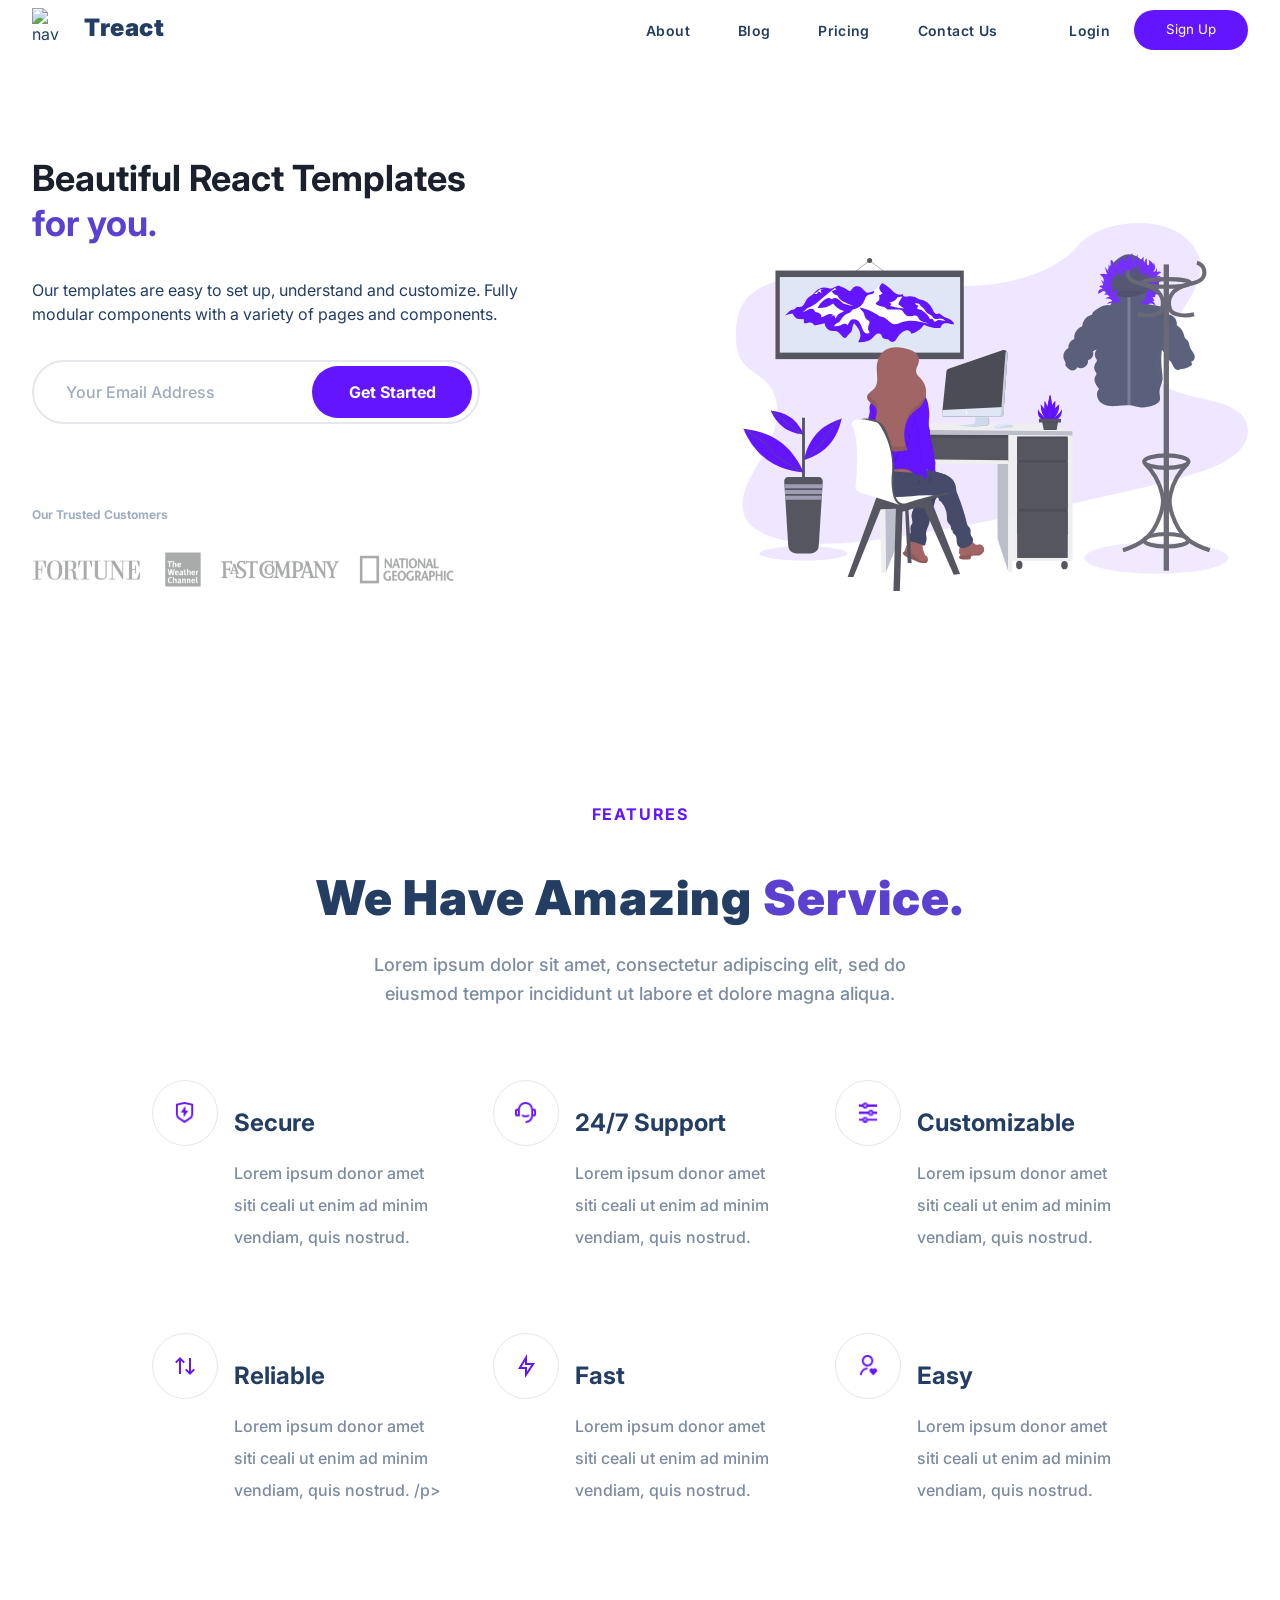
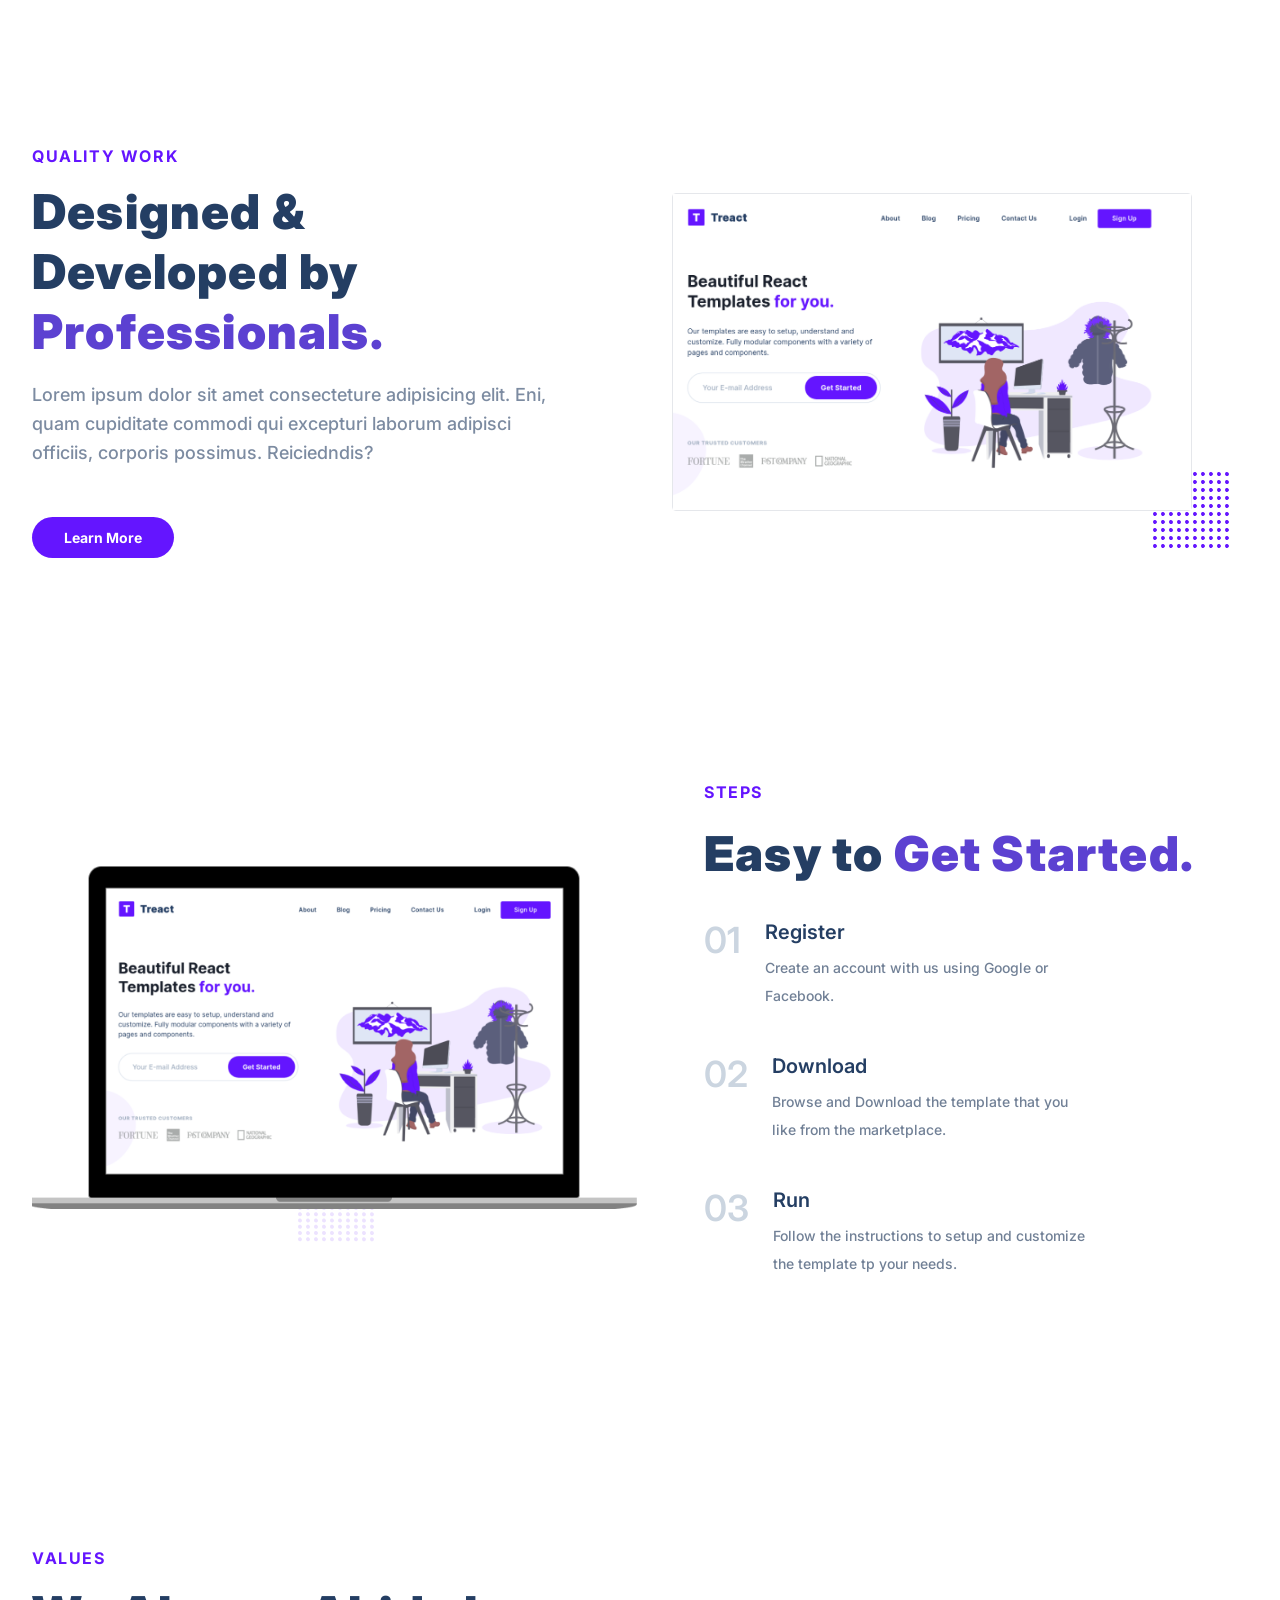
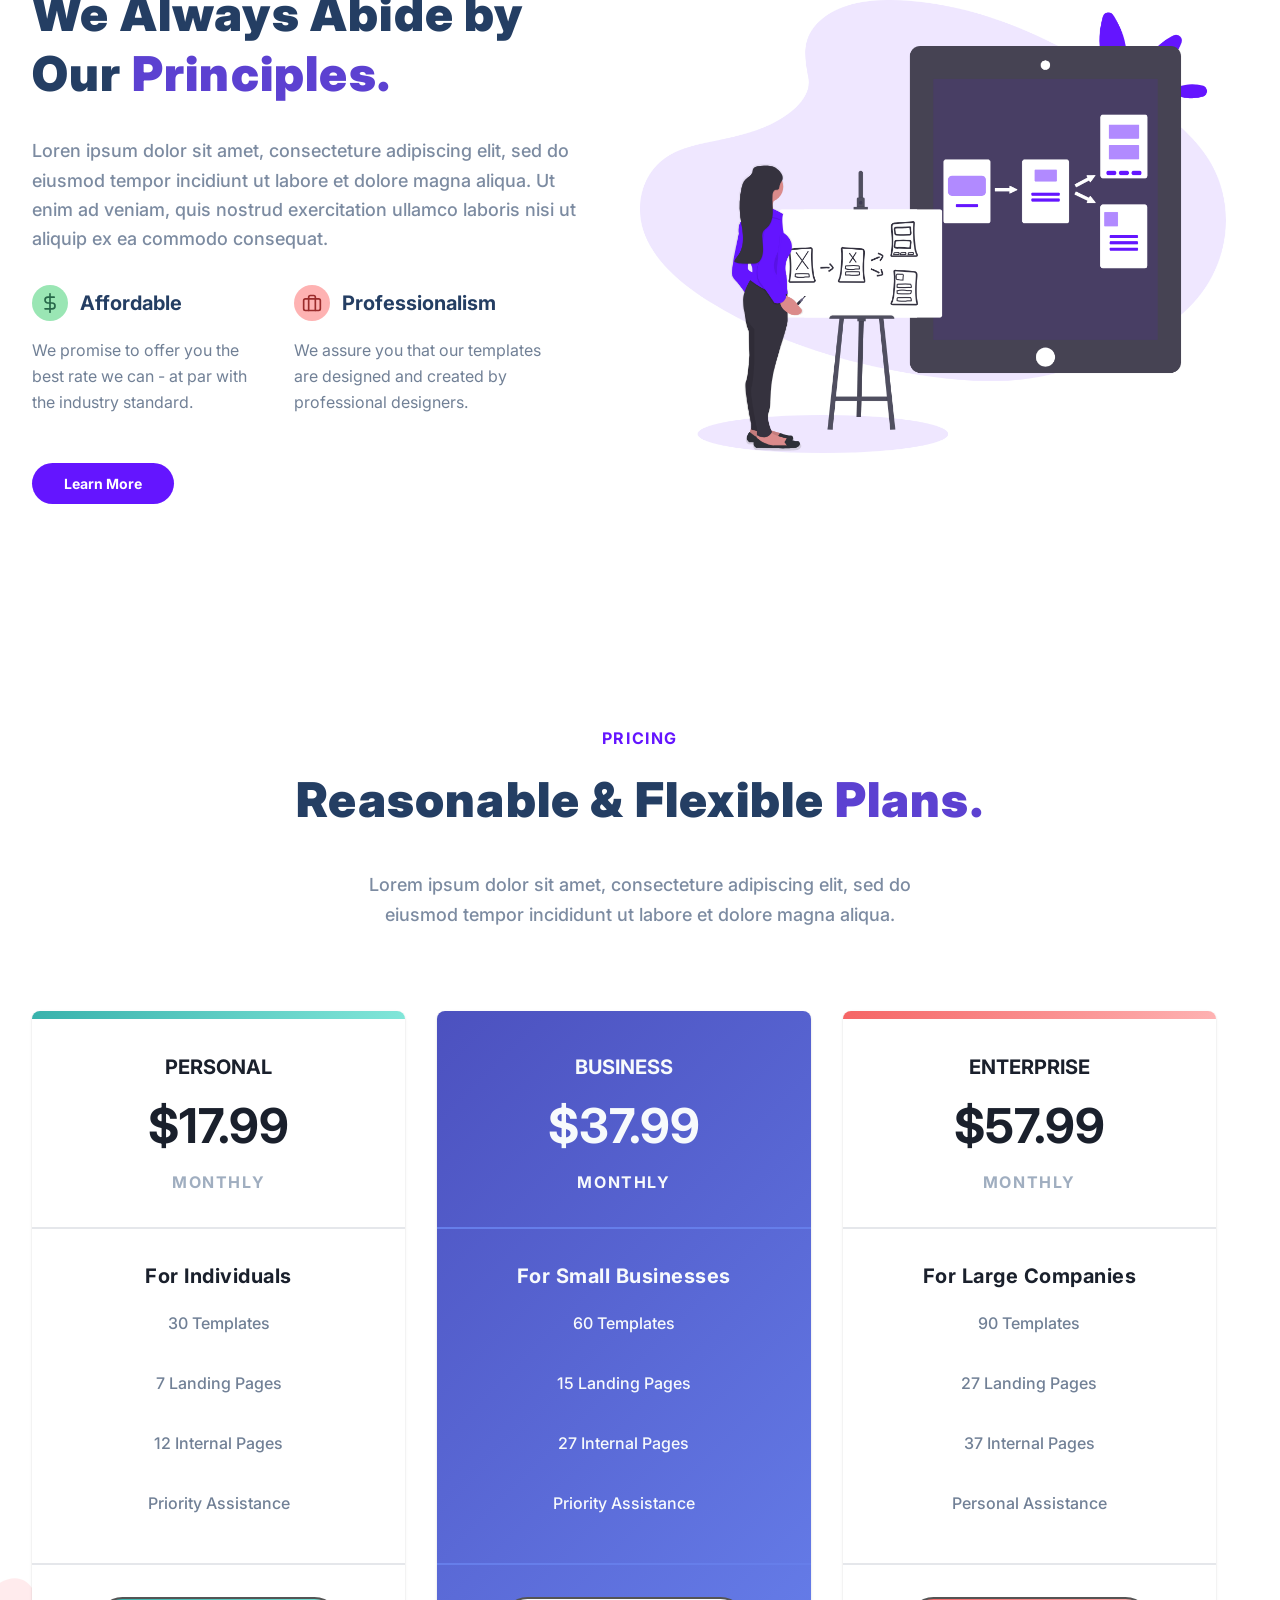
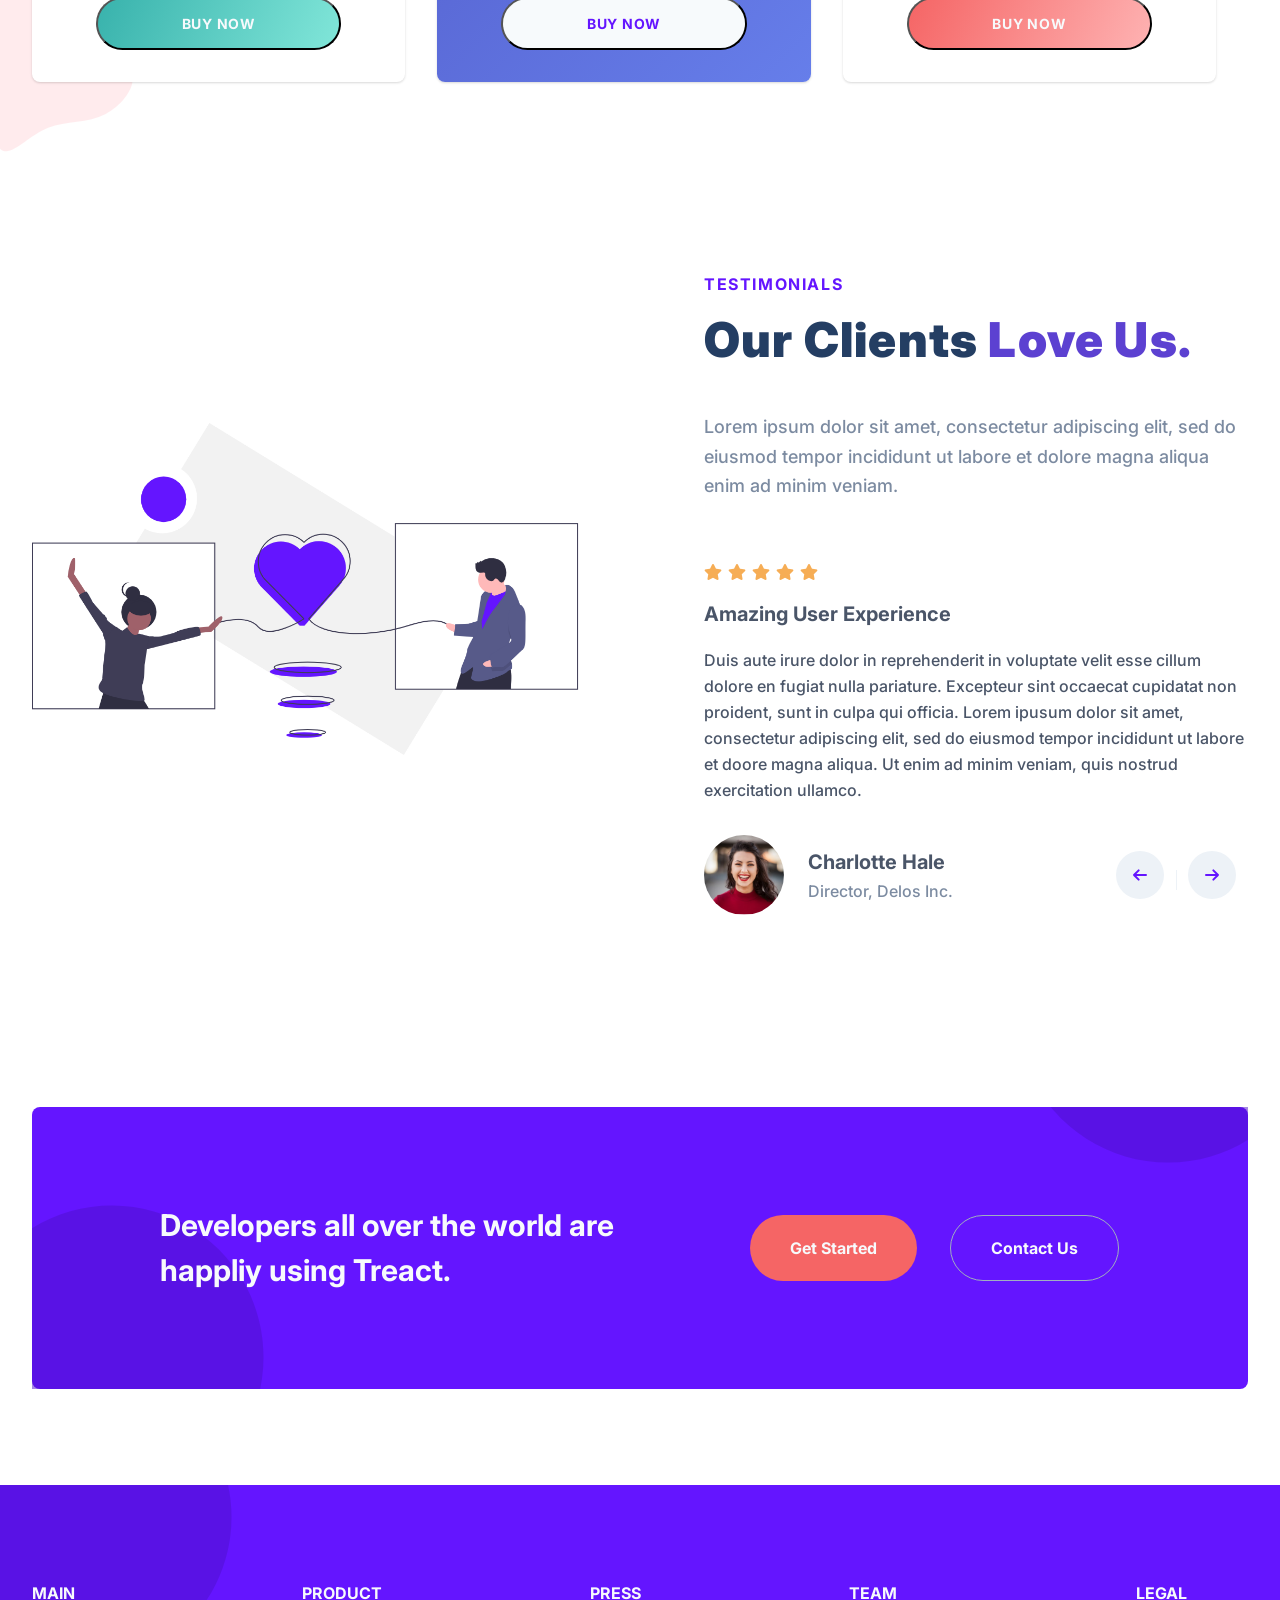
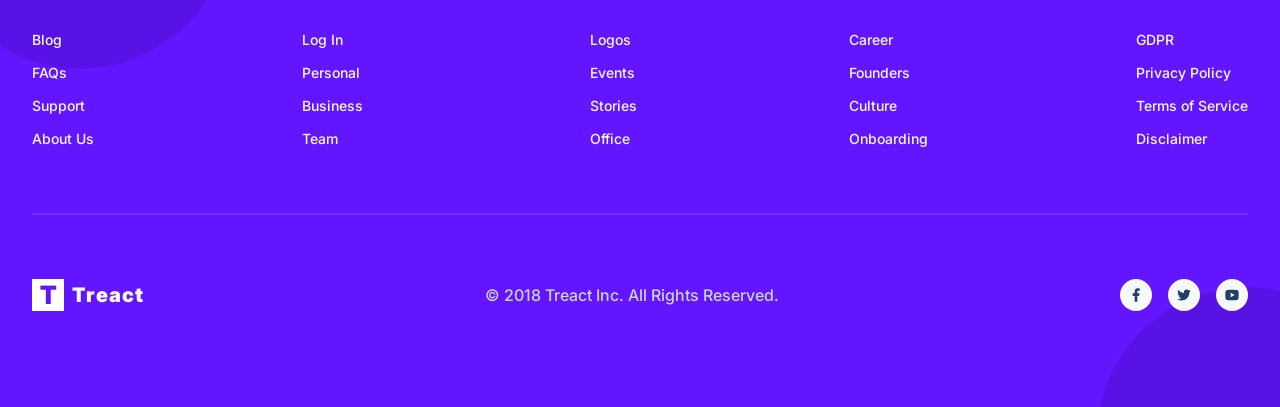
==== commit 17e7fb88: "updating files with final codes" ====
--- a/index.html
+++ b/index.html
@@ -20,16 +20,41 @@
                         <div class="nav__logo--title">Treact</div>
                     </div>
                     <div class="nav__links">
-                        <a href="#About" class="nav__link">About</a>
-                        <a href="#Blog" class="nav__link">Blog</a>
-                        <a href="#Pricing" class="nav__link">Pricing</a>
-                        <a href="#Contact Us" class="nav__link">Contact Us</a>
-                        <a href="#Login" class="nav__link login">Login</a>
-                        <button href="Signup" class="button nav__link--primary">Sign Up</button>
-                    </div>
+                        <a href="#" class="nav__link">About</a>
+                        <a href="#" class="nav__link">Blog</a>
+                        <a href="#" class="nav__link">Pricing</a>
+                        <a href="#" class="nav__link">Contact Us</a>
+                        <a href="#" class="nav__link login">Login</a>
+                        <button href="#" class="button nav__link--primary">Sign Up</button>
+                    </div>
+                    <button class="btn__menu" onclick="openMenu()">
+                        <svg xmlns="http://www.w3.org/2000/svg" width="24" height="24" viewBox="0 0 24 24" fill="none"
+                            stroke="currentColor" stroke-width="2" stroke-linecap="round" stroke-linejoin="round"
+                            class="btn__menu--svg">
+                            <line x1="3" y1="12" x2="21" y2="12"></line>
+                            <line x1="3" y1="6" x2="21" y2="6"></line>
+                            <line x1="3" y1="18" x2="21" y2="18"></line>
+                        </svg>
+                    </button>
                 </div>
             </nav>
             <div class="menu">
+                <button class="btn__menu btn__menu--close" onclick="closeMenu()">
+                    <svg xmlns="http://www.w3.org/2000/svg" width="24" height="24" viewBox="0 0 24 24" fill="none"
+                        stroke="currentColor" stroke-width="2" stoke-linecap="round" stoke-linejoin="round"
+                        class="light__StyledCloseIcon-lj69nl-14 fASujc">
+                        <line x1="18" y1="6" x2="6" y2="18"></line>
+                        <line x1="6" y1="6" x2="18" y2="18"></line>
+                    </svg>
+                </button>
+                <div class="menu__links">
+                    <a href="#about" class="menu__link" onclick="closeMenu()">About</a>
+                    <a href="#blog" class="menu__link" onclick="closeMenu()">Blog</a>
+                    <a href="#pricing" class="menu__link" onclick="closeMenu()">Pricing</a>
+                    <a href="#contact__us" class="menu__link" onclick="closeMenu()">Contact Us</a>
+                    <a href="#login" class="menu__link" onclick="closeMenu()">Login</a>
+                    <a href="#signup" class="menu__link menu__link--primary" onclick="closeMenu()">Sign Up</a>
+                </div>
             </div>
             <header>
                 <div class="container">
--- a/style.css
+++ b/style.css
@@ -1,5 +1,4 @@
 @import url('https://fonts.googleapis.com/css2?family=Inter:wght@100;200;300;400;500;600;700;800;900&display=swap');
-
 * {
     box-sizing: border-box;
     font-family: "Inter", sans-serif;
@@ -7,67 +6,45 @@
     margin: 0;
     padding: 0;
 }
-
 html {
     scroll-behavior: smooth;
 }
-
 body {
     max-width: 100vw;
     overflow-x: hidden;
-    display: block;
-    margin: 8px;
-}
-
-main {
-    margin-bottom: 96px;
-}
-
-div {
-    display: block;
-    unicode-bidi: isolate;
-}
-
+}
 .row {
     width: 100%;
     max-width: 1280px;
     margin: 0 auto;
 }
-
 .row__narrow {
     width: 100%;
     max-width: 1024px;
     margin: 0px auto;
 }
-
 .container {
     padding: 96px 0;
 }
-
 a {
     display: inline;
     text-decoration: none;
 }
-
 img { 
     width: 100%;
 }
-
 h1 {
     font-size: 48px;
     color: rgb(26, 32, 44);
     line-height: 1.25;
 }
-
 .purple {
     color: rgb(92, 65, 209);
 }
-
 p {
     font-size: 18px;
     line-height: 1.5;
 }
-
 .section__tag {
     font-size: 16px;
     color: #6415ff;
@@ -75,13 +52,6 @@
     font-weight: 700;
     text-transform: uppercase;
 }
-
-.section {
-    padding: 0, 32px;
-    display: block;
-    unicode-bidi: isolate;
-}
-
 .section__title {
     font-size: 48px;
     font-weight: 900;
@@ -90,19 +60,16 @@
     letter-spacing: .025em;
     margin: 16px 0px;
 }
-
 #features .section__title, 
 #pricing .section__title {
     text-align: center;
 }
-
 .section__para {
     font-size: 18px;
     font-weight: 500;
     color: rgb(124, 139, 161);
     line-height: 1.625;
 }
-
 .btn {
     background-color: #6415ff;
     padding: 12px 32px;
@@ -113,11 +80,9 @@
     font-weight: bold;
     transition: all 300ms;
 }
-
 .btn:hover {
     background-color: rgba(80, 17, 204);
 }
-
 .button {
     border: none;
     cursor: pointer;
@@ -129,14 +94,12 @@
     display: flex;
     padding-top: 32px;
 }
-
 .nav__logo {
     display: flex;
     align-items: center;
     padding-bottom: 4px;
     margin: 8px 0;
 }
-
 .nav__logo--title {
     font-weight: 900;
     font-size: 24px;
@@ -144,17 +107,14 @@
     padding-bottom: 2px;
     letter-spacing: 0.6px;
 }
-
 .nav__logo--img {
     width: 40px;
     height: 40px;
 }
-
 .nav__row {
     display: flex;
     justify-content: space-between;
 }
-
 .nav__container {
     width: 100%;
     max-width: 1200px;
@@ -163,13 +123,14 @@
     justify-content: space-between;
     margin: 0 auto;
 }
-
 .nav__links {
     display: flex;
     align-items: center;
     padding-bottom: 2px;
 }
-
+.nav__link {
+    margin: 0 24px;
+}
 .nav__link {
     padding-top: 4px;
     border-bottom: 2px solid transparent;
@@ -177,10 +138,8 @@
     font-weight: 600;
     position: relative;
     letter-spacing: 0.35px;
-    margin: 0px 24px;
     transition: all 300ms;
 }
-
 .nav__link:after {
     content: "";
     position: absolute;
@@ -192,11 +151,9 @@
     transition: all 300ms ease;
     opacity:0;
 }
-
 .nav__link:hover:after {
     opacity: 1;
 }
-
 .nav__link--primary {
     color: rgb(255, 255, 255);
     background-color: rgb(100, 21, 255);
@@ -209,13 +166,11 @@
     border: none;
     transition: 300ms;
 }
-
 .nav__link--primary:after {
     content: "";
     width: 0;
     height: 0;
 }
-
 .nav_link--primary:hover {
     background-color: rgba(80, 17, 204);
     color: white;
@@ -223,6 +178,87 @@
 
 .login {
     margin-left: 48px;
+}
+.btn {
+    background-color: #6415ff;
+    padding: 12px 32px;
+    border: none;
+    border-radius: 500px;
+    font-size: 14px;
+    color: #fff;
+    font-weight: bold;
+    transition: all 300ms ease;
+    cursor: pointer;
+}
+.btn__menu {
+    display: none;
+    background: transparent;
+    border: none;
+    transition: all 300ms ease;
+}
+.btn__menu--svg:hover {
+    filter: invert(26%) sepia(94%) saturate(7476%) hue-rotate(261deg) 
+    brightness(94%) contrast(115%)
+}
+.btn__menu--close {
+    position: fixed;
+    top: 24px;
+    right: 18px;
+}
+.menu {
+    position: fixed;
+    top: 0;
+    left: 0;
+    right: 0;
+    height: 378px;
+    margin: 24px 16px;
+    padding: 32px;
+    background-color: #fff;
+    border: 1px solid rgb(229 231 235);
+    border-radius: 8px;
+    z-index: 4;
+    visibility: hidden;
+    opacity: 0;
+    transform: translateX(300%);
+    transition: all 300ms ease; 
+}
+.menu--open {
+    max-height: 100vh;
+    overflow-y: hidden;
+}
+.menu--open .menu {
+    visibility: visible;
+    opacity: 1;
+    transform: translateX(0);
+}
+.menu__links {
+    width: 100%;
+    height: 100%;
+    display: flex;
+    flex-direction: column;
+    align-items: center;
+}
+.menu__link {
+    color: #1a202c;
+    font-size: 18px;
+    font-weight: 600;
+    line-height: 1.5;
+    margin: 8px 0;
+    padding-bottom: 4px;
+    border-bottom: 2px solid transparent;
+}
+
+.menu__link--primary {
+    color: #f7fafc;
+    padding: 12px 32px;
+    background: #6415ff;
+    border-radius: 500px;
+    border: none;
+}
+.btn__menu--close {
+    position: fixed;
+    top: 24px;
+    right: 18px;
 }
 
 #landing .section {
@@ -260,11 +296,7 @@
     unicode-bidi: isolate;
 }
 
-.header {
-    position: relative;
-    display: block;
-    unicode-bidi: isolate;
-}
+/* HEADER */
 
 header .row {
     display: flex;
@@ -1003,6 +1035,7 @@
     border-radius: 50%;
     margin: 0 12px;
     transition: all 300ms ease;
+    border: none;
 }
 
 .testimonial__button:hover {
@@ -1284,13 +1317,11 @@
         width: 5rem;
         bottom: -50px;
     }
-
     h1 {
         font-size: 36px;
         color: #1a202c;
         line-height: 1.25;
     }
-
     .header__description--para {
         font-size: 16px;
     }
@@ -1304,18 +1335,13 @@
     .header__img {
         max-width: 512px;
     }
-
+    plan__button {
+        max-width: none;
+    }
     .plan__bottom {
         padding-left: 2rem;
         padding-right: 2rem;
     }
-    .plan__button {
-        max-width: none;
-    }
-
-    .testimonials__img {
-        width: 40%;
-    }
     .testimonials__description {
         width: calc(100% - 40%);
     }
@@ -1323,23 +1349,23 @@
 
 @media (max-width: 1024px) {
     .nav__links {
-        display: flex;
-        flex-direction: column;
-    }
-
-    h1 {
-        font-size: 30px;
-    }
-
+        display: none;
+    }
+    .btn__menu {
+        display: block;
+    }
     header .row {
         flex-direction: column;
         align-items: center;
+    }
+    footer {
+        padding: 80px 32px;
     }
     .header__description,
     .header__img--wrapper {
         width: 100%;
         max-width: 512px;
-        margin: 0 auto;
+        margin: auto;
     }
     .header__description {
         text-align: center;
@@ -1347,6 +1373,9 @@
         flex-direction: column;
         align-items: center;
     }
+    h1 {
+        font-size: 30px; 
+    }
     .header__description--para {
         margin: 20px 0;
     }
@@ -1357,7 +1386,6 @@
     .header__img--wrapper {
         margin-top: 48px;
     }
-
     .features {
         max-width: 768px;
     }
@@ -1372,21 +1400,18 @@
         margin: 0 16px;
     }
     .feature__para {
-        font-size: 36px;
-    }
-
+        max-width: none;
+    }
+    .section__para {
+        font-size: 16px;
+    }
     .section__title {
         font-size: 36px;
     }
-    .section__para {
-        font-size: 16px;
-    }
-
     .quality__description {
-        margin-right: 0px;
+        margin-right: 0;
         padding-right: 48px;
     }
-
     .value {
         margin-top: 2.5rem;
     }
@@ -1394,21 +1419,17 @@
         max-width: 20rem;
         flex-direction: column;
     }
-
     .plans {
         flex-direction: column;
         align-items: center;
     }
     .plan {
-        flex-direction: column;
-        align-items: center;
-    }
-
+        margin-right: 0;
+    }
     #features .section__title,
     #pricing .section__title {
         font-size: 48px;
     }
-
     #testimonials .container {
         padding-top: 5rem;
         padding-bottom: 5rem;
@@ -1416,7 +1437,6 @@
     .testimonials__description {
         padding-left: 48px;
     }
-
     #start .container {
         padding-top: 5rem;
         padding-bottom: 5rem;
@@ -1436,13 +1456,15 @@
     .start__button {
         padding: 16px 32px;
     }
-
     footer {
         padding: 80px 32px;
     }
 }
 
 @media (max-width: 768px) {
+    .nav__links {
+        display: none;
+    }
     .features {
         justify-content: center;
     }
@@ -1450,16 +1472,13 @@
         width: auto;
         max-width: 384px;
     }
-
     .section__para {
         font-size: 14px;
     }
-
     #quality .row,
     #values .row {
         flex-direction: column-reverse;
     }
-
     .quality__description,
     .steps__description,
     .values__description,
@@ -1468,7 +1487,6 @@
         margin-top: 64px;
         text-align: center;
     }
-
     .quality__description,
     .quality__img--wrapper,
     .steps__description,
@@ -1480,12 +1498,10 @@
         width: 100%;
         max-width: 448px;
     }
-
     #steps .row,
     #testimonials .row {
         flex-direction: column;
     }
-
     .step {
         flex-direction: column;
         align-items: center;
@@ -1494,27 +1510,23 @@
         margin-top: 12px;
         margin-left: 0;
     }
-
     .values__list {
         margin-left: auto;
         margin-right: auto;
     }
+    .value:nth-of-type(1) {
+        margin-right: 0;
+    }
     .value {
-        margin-right: 0px;
+        margin-right: 0;
         align-items: center;
     }
-    .value:nth-of-type(1) {
-        margin-right: 0px;
-    }
-
     #pricing .row {
         margin-top: 40px;
     }
-
     .testimonials__description {
         padding-left: 0;
     }
-
     .footer__columns {
         justify-content: flex-start;
     }
@@ -1525,32 +1537,32 @@
         flex-direction: column;
         align-items: center;
     }
-    .footer__socials,
-    .footer__copyright {
+    .footer__copyright,
+    .footer__socials {
         margin-top: 32px;
     }
     .footer__socials {
-        margin-left: 0px;
+        margin-left: 0;
     }
     .footer__social--link:first-child {
-        margin-left: 0px;
+        margin-left: 0;
     }
 }
 
 @media (max-width: 640px) {
+    .nav__links {
+        display: none;
+    }
     .section__title {
         line-height: 1.25;
     }
-
     .container {
         padding: 80px 0;
     }
-
     .nav__logo {
         margin: 8px 0;
         padding-bottom: 4px;
     }
-
     .header__email {
         flex-direction: column;
         height: auto;
@@ -1565,23 +1577,20 @@
         width: 100%;
         padding: 16px 0;
         margin: 16px 0;
-        margin-bottom: o;
+        margin-bottom: 0px;
         line-height: 1.5;
     }
     .header__customers--title {
         font-size: 14px;
         letter-spacing: 0.05em;
     }
-
     .section__title {
         font-size: 30px;
     }
-
     #features .section__title,
     #pricing .section__title {
         font-size: 36px;
     }
-
     .feature__row {
         flex-direction: column;
         align-items: center;
@@ -1592,32 +1601,28 @@
         line-height: 1;
     }
     .feature__text {
-        margin-left: 0;
+        margin-left: 0px;
         margin-top: 16px;
     }
     .feature__para {
         margin-top: 4px;
         line-height: 2;
     }
-
     #steps .section__title {
         margin: 16px 0 0 0;
     }
     .steps__list {
         margin-top: 48px;
-    }
-
+    } 
     .btn {
         line-height: 1.5;
     }
-
     .plan__price {
         font-size: 36px;
     }
     .plan__bottom {
         padding: 2rem 1rem;
     }
-
     .testimonial__para {
         margin-bottom: 32px;
     }
@@ -1633,7 +1638,7 @@
     .testimonial__details {
         margin-left: 0;
         margin-top: 8px;
-    }
+    } 
     .testimonial__img {
         height: 64px;
         width: 64px;
@@ -1641,31 +1646,28 @@
     .testimonial__buttons {
         margin-top: 32px;
     }
-
+    .start__title {
+        font-size: 24px;
+    }
     .start__container {
         padding: 80px 0;
     }
-    .start__title {
-        font-size: 24px;
-    }
     .start__buttons {
         flex-direction: column;
+    }
+    .start__button:nth-child(1) {
+        margin-right: 0;
     }
     .start__button {
         padding: 12px 24px;
         font-size: 14px;
     }
-    .start__button:nth-child(1) {
-        margin-right: 0;
-    }
     .start__button:nth-child(2) {
         margin-top: 16px;
     }
-
     main {
         margin-bottom: 80px;
     }
-
     .footer__columns {
         justify-content: center;
     }
